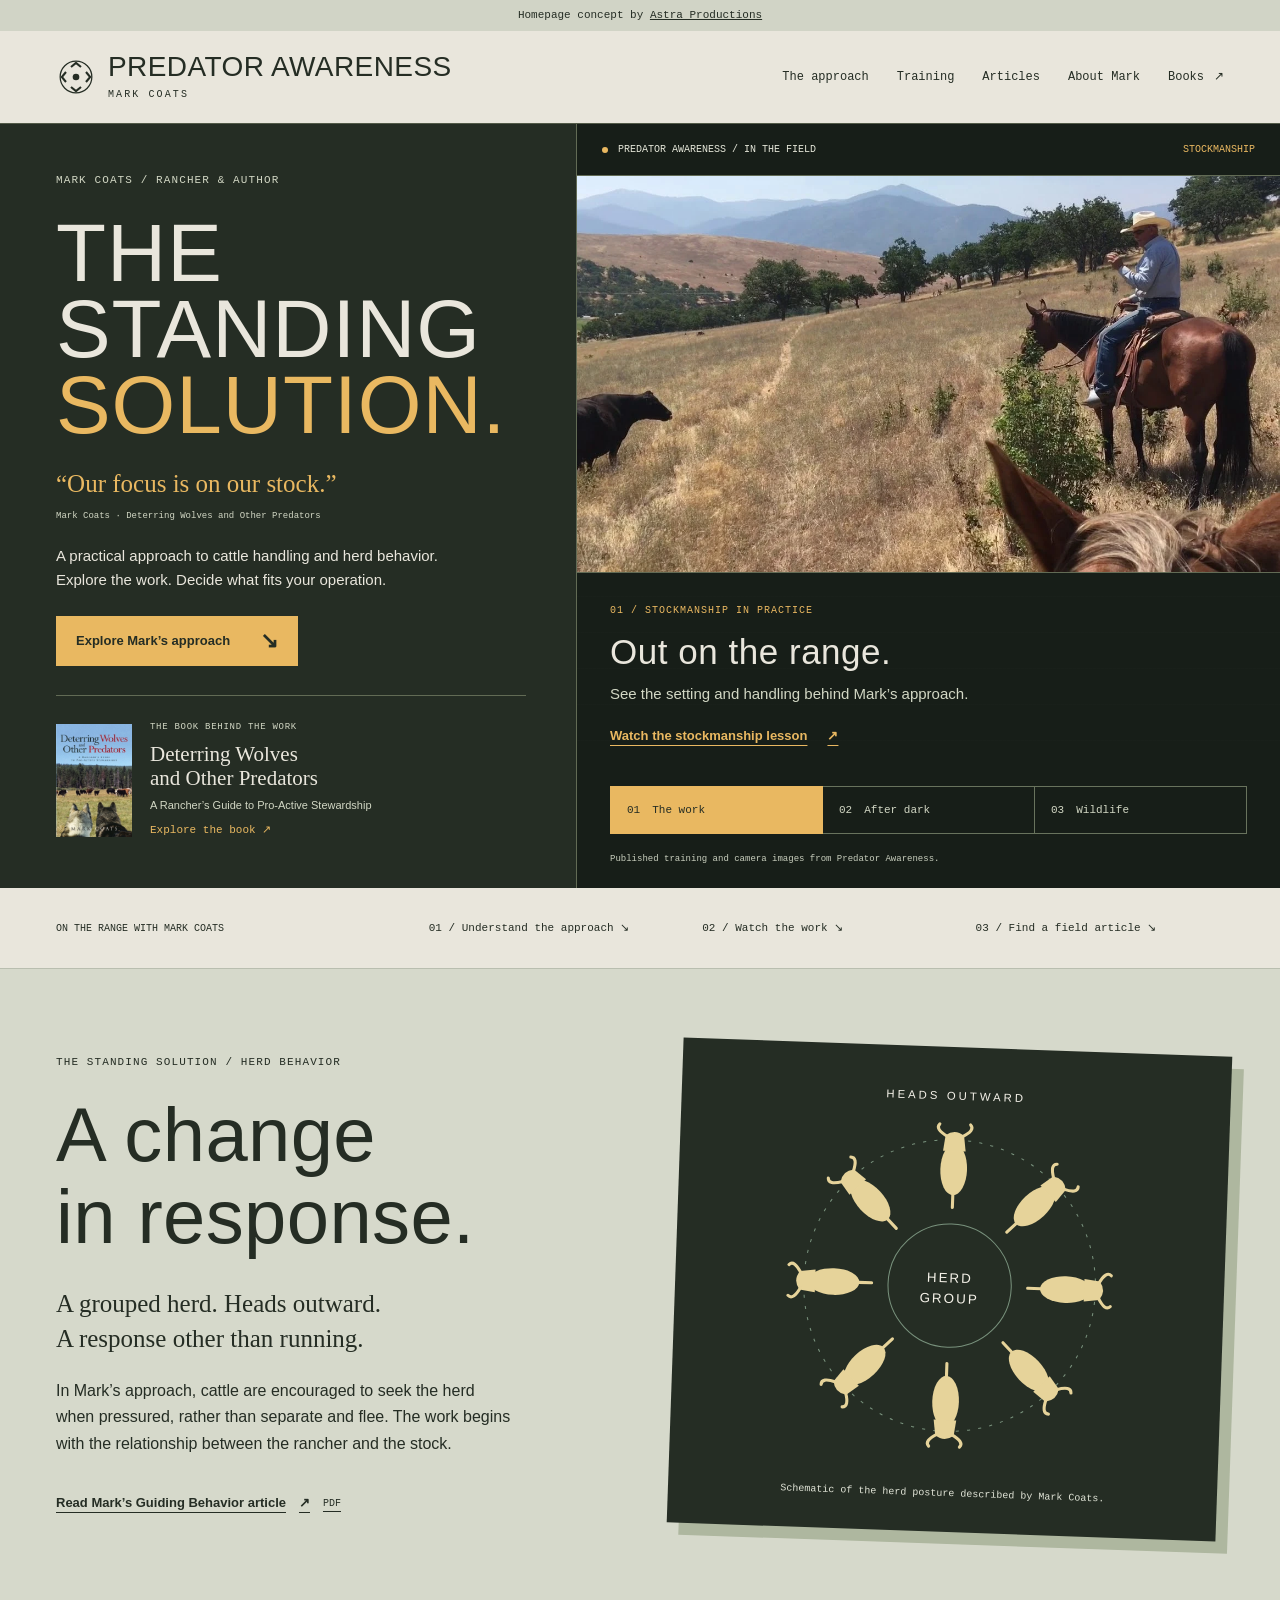
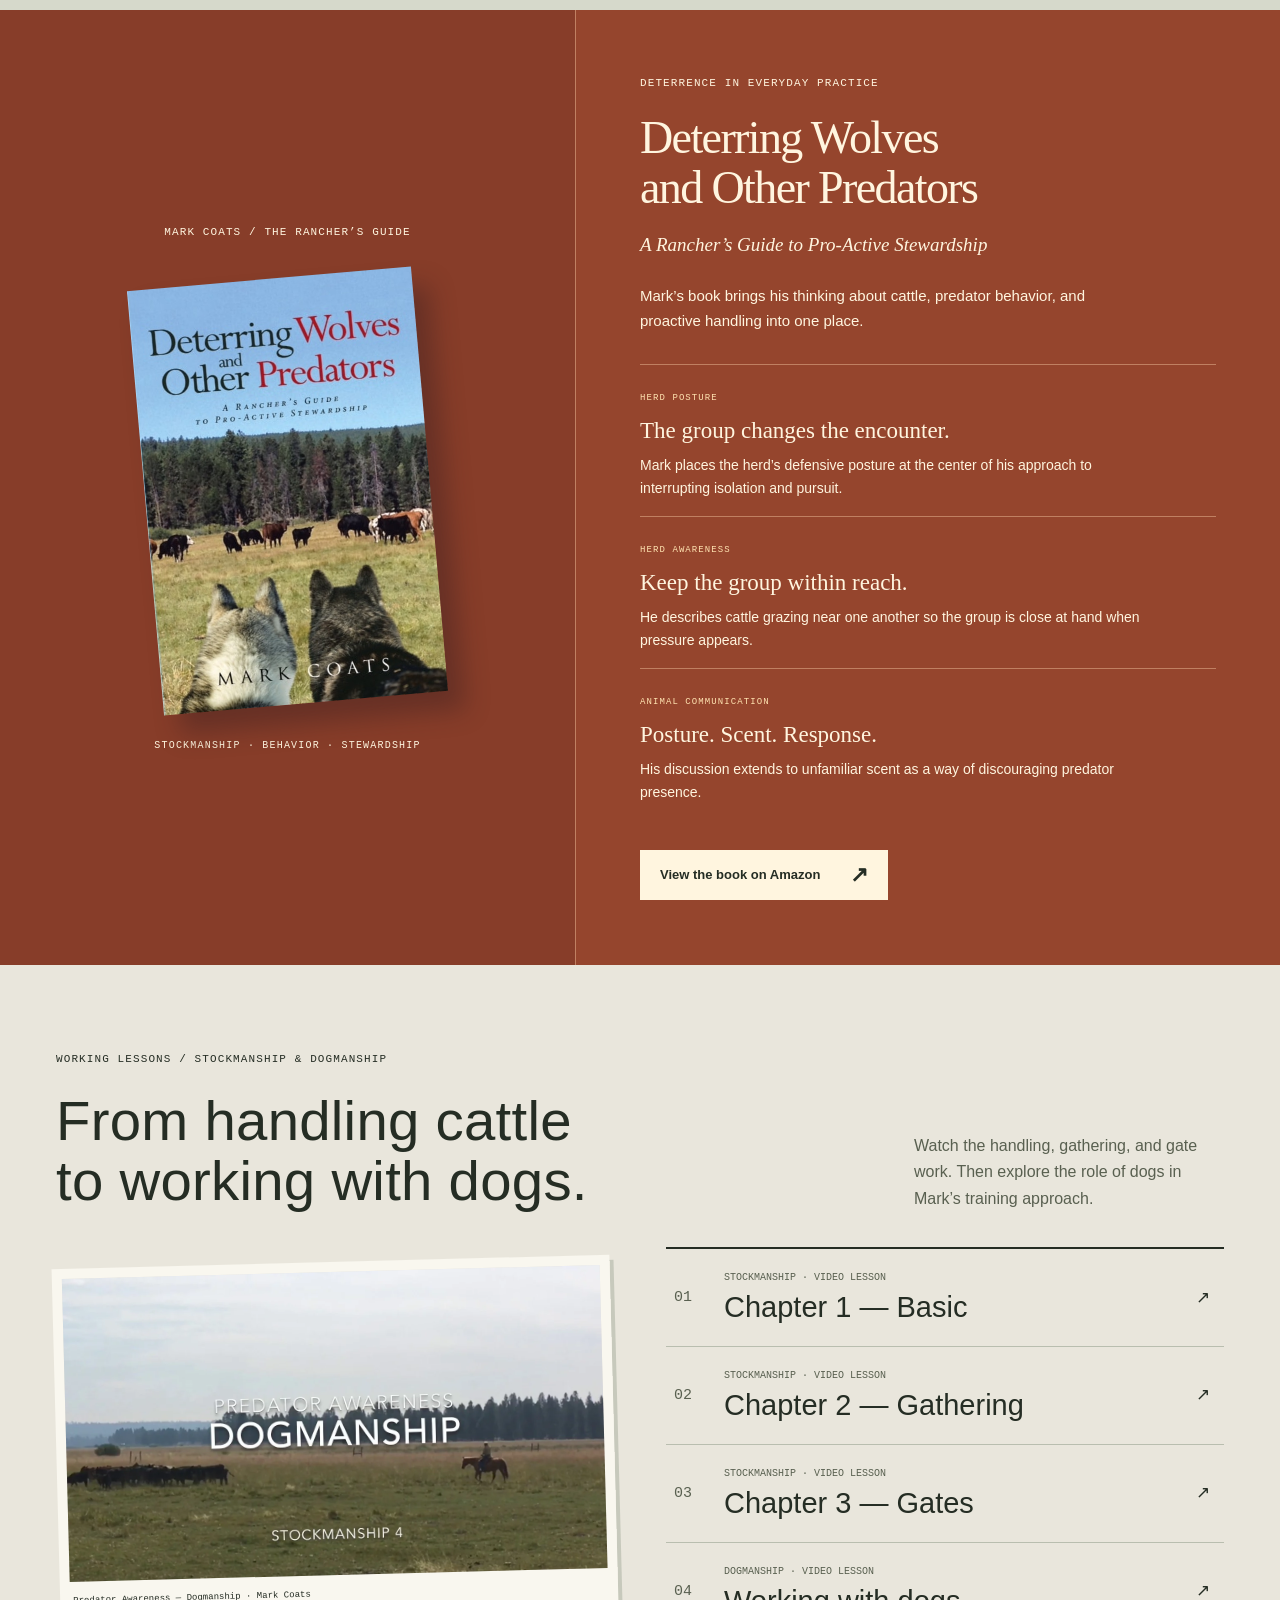
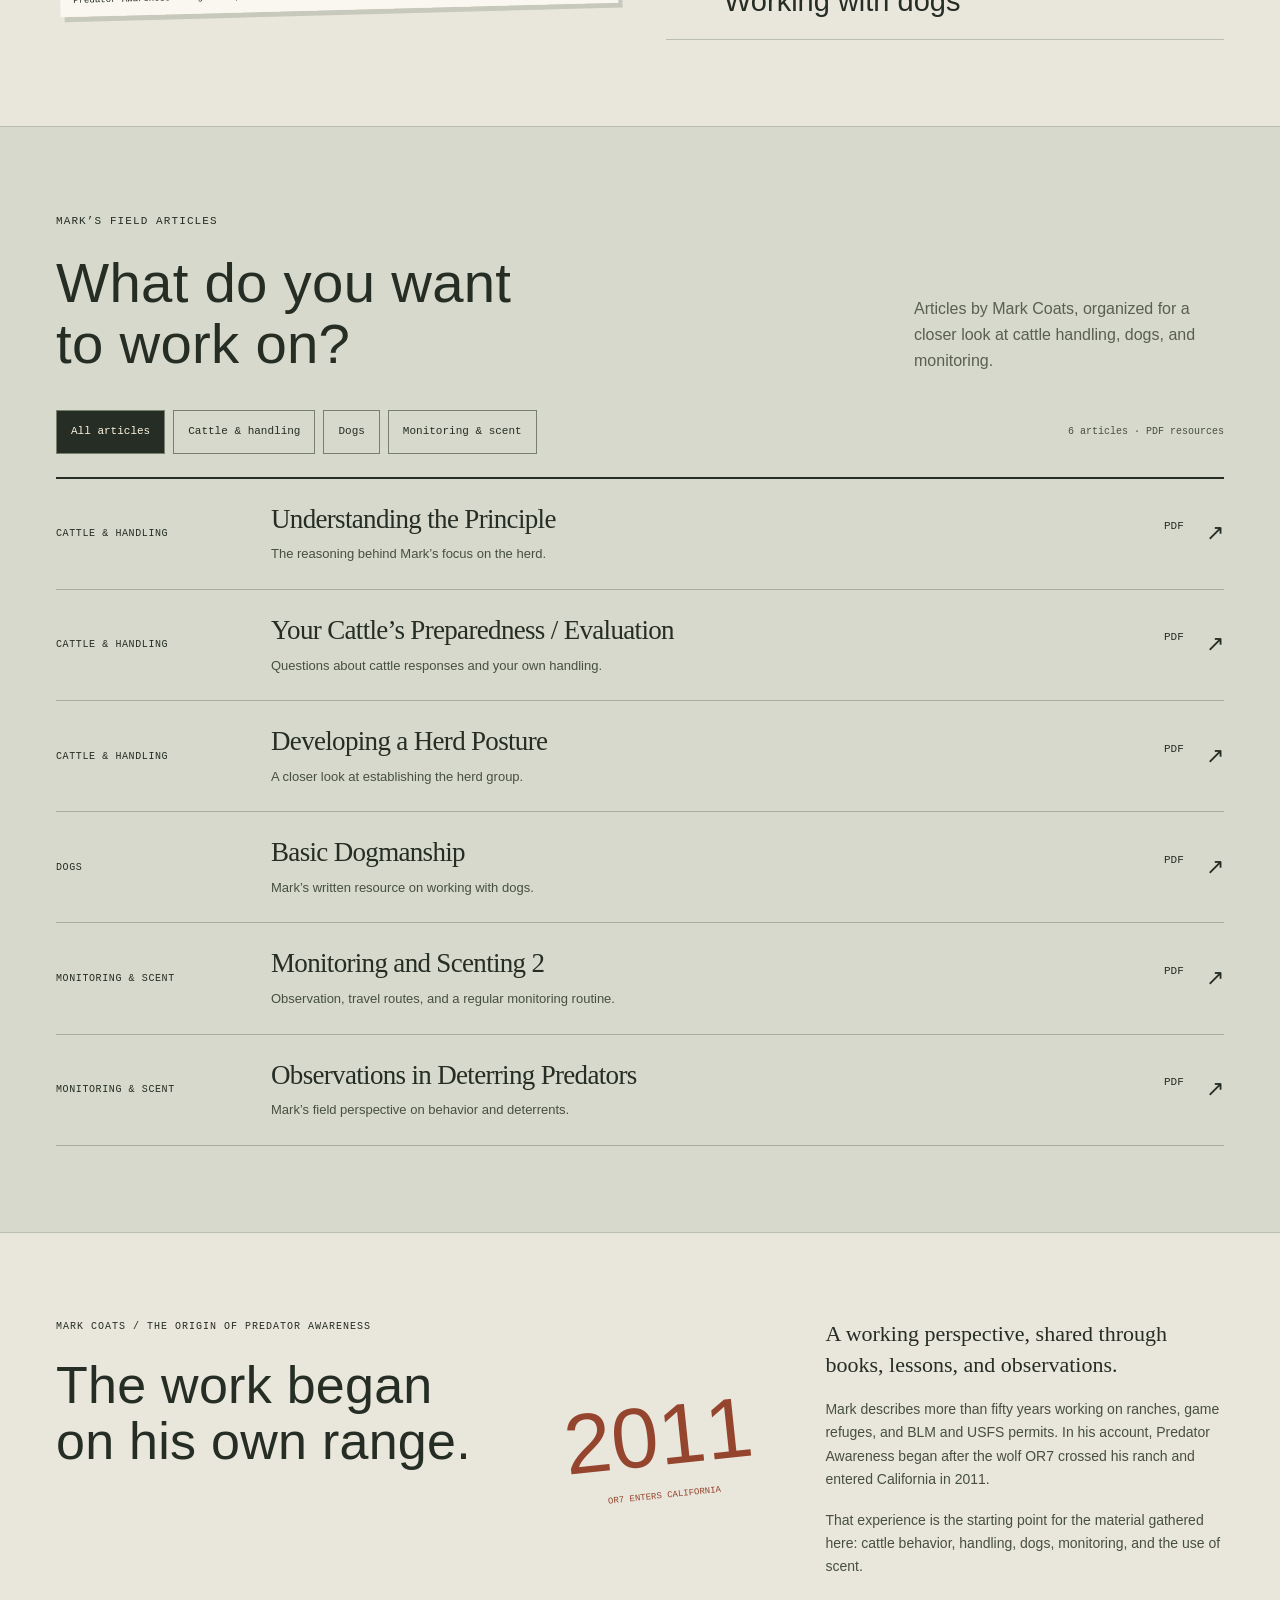
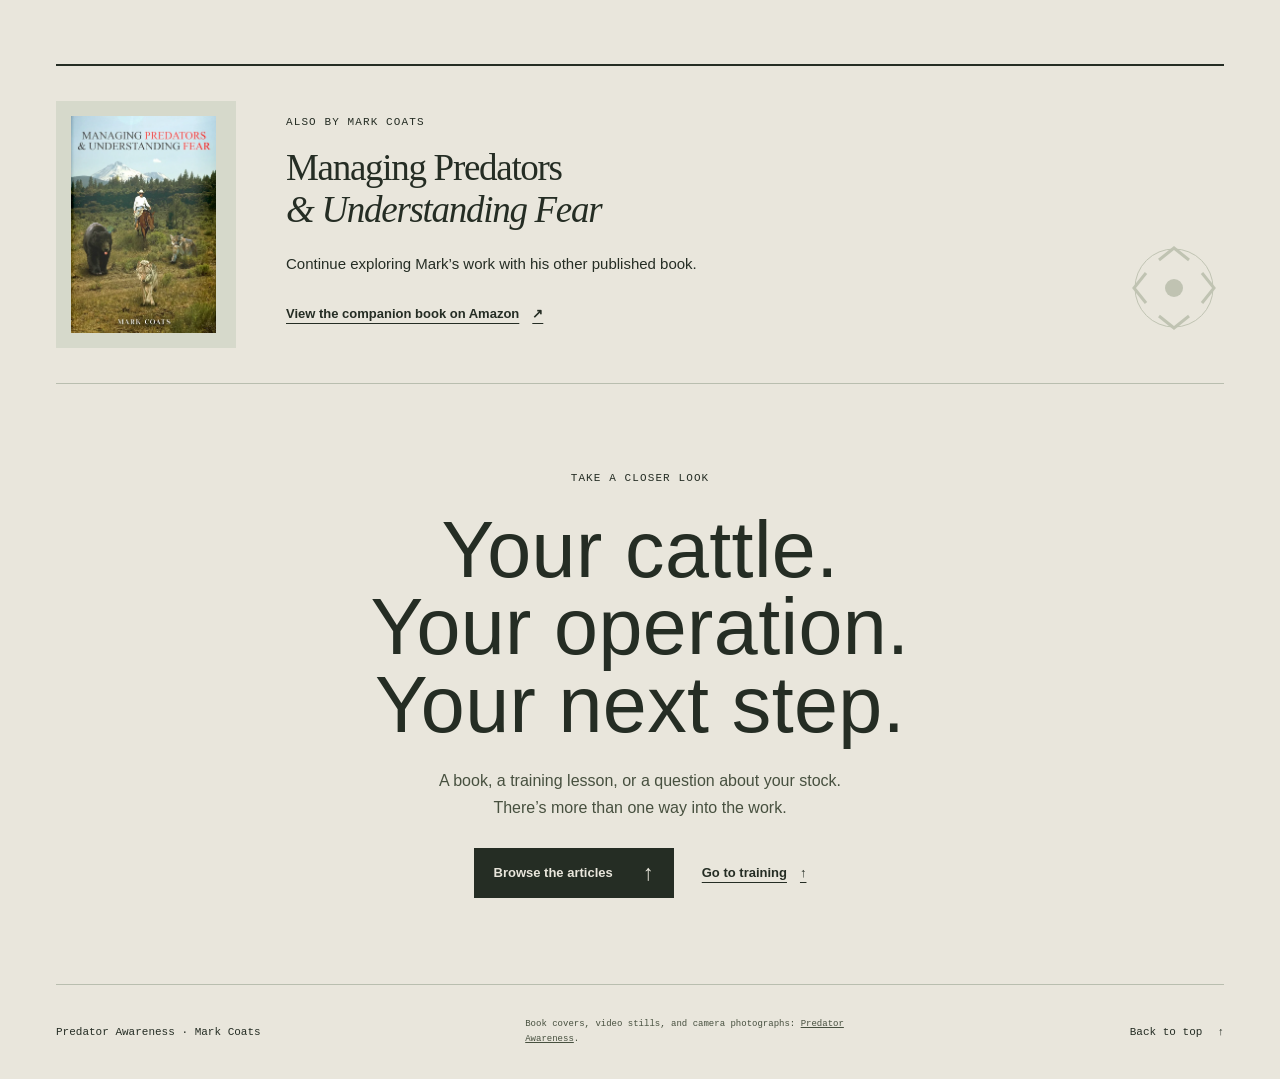
==== index.html @ 6905fd28 "Add Mark Coats Predator Awareness homepage concept" ====
<!doctype html>
<html lang="en">
<head>
  <meta charset="utf-8">
  <meta name="viewport" content="width=device-width, initial-scale=1">
  <meta name="robots" content="noindex,nofollow,noarchive">
  <meta name="theme-color" content="#242c22">
  <title>Predator Awareness | Mark Coats — Books & Practical Resources</title>
  <meta name="description" content="Explore Mark Coats’ Predator Awareness approach: the Standing Solution, stockmanship and dogmanship training, practical articles, and books.">
  <meta property="og:type" content="website">
  <meta property="og:title" content="Predator Awareness — Mark Coats">
  <meta property="og:description" content="Books, training, and field observations on cattle, herd behavior, and predators. Explore the approach and decide what fits your operation.">
  <meta property="og:image" content="assets/social-preview.jpg">
  <meta property="og:image:width" content="1200">
  <meta property="og:image:height" content="630">
  <meta property="og:image:alt" content="Predator Awareness by Mark Coats, featuring Deterring Wolves and Other Predators">
  <link rel="icon" href="favicon.ico" sizes="any">
  <link rel="icon" type="image/png" sizes="16x16" href="favicon-16.png">
  <link rel="icon" type="image/png" sizes="32x32" href="favicon-32.png">
  <link rel="apple-touch-icon" sizes="180x180" href="apple-touch-icon.png">
  <link rel="stylesheet" href="styles.css">
  <script src="script.js" defer></script>
</head>
<body>
  <a class="skip-link" href="#main">Skip to content</a>
  <div class="concept-banner">Homepage concept by <a href="https://astraproductions.co/">Astra Productions</a></div>
  <header class="site-header wrap">
    <a class="brand" href="#top" aria-label="Predator Awareness — back to top">
      <svg viewBox="0 0 48 48" width="44" height="44" aria-hidden="true"><circle cx="24" cy="24" r="19" fill="none" stroke="currentColor" stroke-width="1.5"/><path d="M18 12l6-5 6 5M36 18l5 6-5 6M30 36l-6 5-6-5M12 30l-5-6 5-6" fill="none" stroke="currentColor" stroke-width="2.5"/><circle cx="24" cy="24" r="4" fill="currentColor"/></svg>
      <span>Predator Awareness<small>MARK COATS</small></span>
    </a>
    <nav aria-label="Main navigation"><a href="#approach">The approach</a><a href="#training">Training</a><a href="#library">Articles</a><a href="#mark">About Mark</a><a href="#books">Books <span aria-hidden="true">↗</span></a></nav>
  </header>
  <main id="main" tabindex="-1">
    <section class="range-opening" id="top" aria-labelledby="hero-title">
      <div class="range-copy"><p class="eyebrow">MARK COATS / RANCHER & AUTHOR</p><h1 id="hero-title">THE<br>STANDING<br><span>SOLUTION.</span></h1><blockquote class="range-quote"><p>“Our focus is on our stock.”</p><cite>Mark Coats · Deterring Wolves and Other Predators</cite></blockquote><p class="range-deck">A practical approach to cattle handling and herd behavior. <br>Explore the work. Decide what fits your operation.</p><a class="button" href="#approach">Explore Mark’s approach <span aria-hidden="true">↘</span></a>
      <a class="opening-book" href="#books"><img src="assets/deterring-wolves.jpg" width="428" height="640" alt="Deterring Wolves and Other Predators, by Mark Coats"><span><small>THE BOOK BEHIND THE WORK</small><strong>Deterring Wolves<br>and Other Predators</strong><em>A Rancher’s Guide to Pro-Active Stewardship</em><b>Explore the book ↗</b></span></a></div>
      <div class="camera-window"><div class="camera-topline"><span class="record-dot"></span><span>PREDATOR AWARENESS / IN THE FIELD</span><span class="camera-mode">STOCKMANSHIP</span></div>
       <div class="camera-frames"><figure data-camera="cattle"><img src="assets/stockmanship-lesson.webp" width="1280" height="720" alt="A rider explaining cattle handling in Mark Coats’ published stockmanship lesson" fetchpriority="high"><figcaption><span>01 / STOCKMANSHIP IN PRACTICE</span><strong>Out on the range.</strong><p>See the setting and handling behind Mark’s approach.</p><a class="lesson-open" href="https://www.youtube.com/watch?v=bJQQ6dTmtVs">Watch the stockmanship lesson <span aria-hidden="true">↗</span></a></figcaption></figure>
       <figure data-camera="canid"><img src="assets/camera-canid.jpg" width="711" height="400" alt="A wild canid photographed at night by a trail camera"><figcaption><span>02 / AFTER DARK</span><strong>Observe what’s present.</strong><p>Monitoring is another part of Mark’s approach to the range.</p></figcaption></figure>
       <figure data-camera="bear"><img src="assets/camera-bear.jpg" width="711" height="400" alt="A bear passing a trail camera at night"><figcaption><span>03 / WILDLIFE</span><strong>More than wolves.</strong><p>Mark’s written observations also discuss bears, lions, and coyotes.</p></figcaption></figure></div>
       <div class="camera-controls" role="group" aria-label="Explore training and field observations" hidden><button data-view="cattle" aria-pressed="true">01 <span>The work</span></button><button data-view="canid" aria-pressed="false">02 <span>After dark</span></button><button data-view="bear" aria-pressed="false">03 <span>Wildlife</span></button></div>
       <p class="camera-credit">Published training and camera images from Predator Awareness.</p>
      </div>
    </section><div class="range-route"><span>ON THE RANGE WITH MARK COATS</span><a href="#approach">01 / Understand the approach ↘</a><a href="#training">02 / Watch the work ↘</a><a href="#library">03 / Find a field article ↘</a></div>

    <section class="approach" id="approach" aria-labelledby="approach-title">
      <div class="wrap approach-grid">
        <div class="approach-copy"><p class="eyebrow">THE STANDING SOLUTION / HERD BEHAVIOR</p><h2 id="approach-title">A change<br>in response.</h2><p class="lead">A grouped herd. Heads outward.<br>A response other than running.</p><p>In Mark’s approach, cattle are encouraged to seek the herd when pressured, rather than separate and flee. The work begins with the relationship between the rancher and the stock.</p><a class="text-link light" href="https://rancherpredatorawareness.com/pdfs/Guiding_Behaviors.pdf">Read Mark’s Guiding Behavior article <span aria-hidden="true">↗</span><small>PDF</small></a></div>
        <figure class="herd-figure">
          <svg viewBox="0 0 480 400" role="img" aria-labelledby="herd-title herd-desc">
            <title id="herd-title">The herd group, facing outward</title><desc id="herd-desc">Eight stylized cattle form a ring with their heads facing away from the center. This illustrates the grouped posture described by Mark Coats.</desc>
            <defs><g id="cow"><ellipse cx="0" cy="0" rx="13" ry="25"/><path d="M-11-18L-9-33Q0-40 9-33L11-18Z"/><path d="M-7-32Q-20-39-15-44M7-32Q20-39 15-44" fill="none" stroke="currentColor" stroke-width="3" stroke-linecap="round"/><path d="M0 24v13" fill="none" stroke="currentColor" stroke-width="3" stroke-linecap="round"/></g></defs>
            <circle cx="240" cy="205" r="142" fill="none" stroke="#78917c" stroke-dasharray="3 8"/>
            <circle cx="240" cy="205" r="60" fill="none" stroke="#78917c" stroke-width="1"/>
            <g fill="#e6d39a" color="#e6d39a"><use href="#cow" transform="translate(240 92)"/><use href="#cow" transform="translate(320 125) rotate(45)"/><use href="#cow" transform="translate(353 205) rotate(90)"/><use href="#cow" transform="translate(320 285) rotate(135)"/><use href="#cow" transform="translate(240 318) rotate(180)"/><use href="#cow" transform="translate(160 285) rotate(225)"/><use href="#cow" transform="translate(127 205) rotate(270)"/><use href="#cow" transform="translate(160 125) rotate(315)"/></g>
            <g fill="#f5f2e9" font-family="Arial,sans-serif" text-anchor="middle"><text x="240" y="202" font-size="13" letter-spacing="2">HERD</text><text x="240" y="222" font-size="13" letter-spacing="2">GROUP</text><text x="240" y="24" font-size="11" letter-spacing="3">HEADS OUTWARD</text></g>
          </svg>
          <figcaption>Schematic of the herd posture described by Mark Coats.</figcaption>
        </figure>
      </div>
    </section>

    <section class="book-spread" id="books" aria-labelledby="book-title"><div class="book-object"><p class="eyebrow">MARK COATS / THE RANCHER’S GUIDE</p><img src="assets/deterring-wolves.jpg" width="428" height="640" alt="Published cover of Deterring Wolves and Other Predators" loading="lazy"><span>STOCKMANSHIP · BEHAVIOR · STEWARDSHIP</span></div><div class="book-reading"><p class="eyebrow">DETERRENCE IN EVERYDAY PRACTICE</p><h2 id="book-title">Deterring Wolves<br>and Other Predators</h2><p class="book-subtitle">A Rancher’s Guide to Pro-Active Stewardship</p><p>Mark’s book brings his thinking about cattle, predator behavior, and proactive handling into one place.</p><div class="reading-notes"><article><span>HERD POSTURE</span><h3>The group changes the encounter.</h3><p>Mark places the herd’s defensive posture at the center of his approach to interrupting isolation and pursuit.</p></article><article><span>HERD AWARENESS</span><h3>Keep the group within reach.</h3><p>He describes cattle grazing near one another so the group is close at hand when pressure appears.</p></article><article><span>ANIMAL COMMUNICATION</span><h3>Posture. Scent. Response.</h3><p>His discussion extends to unfamiliar scent as a way of discouraging predator presence.</p></article></div><a class="button" href="https://www.amazon.com/dp/B0BZWJY3L6">View the book on Amazon <span aria-hidden="true">↗</span></a></div></section>

    <section class="training wrap section-space" id="training" aria-labelledby="training-title">
      <div class="section-heading"><div><p class="eyebrow">WORKING LESSONS / STOCKMANSHIP & DOGMANSHIP</p><h2 id="training-title">From handling cattle<br>to working with dogs.</h2></div><p>Watch the handling, gathering, and gate work. Then explore the role of dogs in Mark’s training approach.</p></div>
      <div class="training-grid"><figure class="field-photo"><img src="assets/dogmanship-lesson.webp" width="1280" height="720" alt="Published Dogmanship video thumbnail showing grouped cattle and a rider on the range" loading="lazy"><figcaption><span class="tiny-dot"></span> Predator Awareness — Dogmanship · Mark Coats</figcaption></figure><div class="lesson-list"><a href="https://rancherpredatorawareness.com/chapter-1-basic/"><span class="lesson-number">01</span><span><small>STOCKMANSHIP · VIDEO LESSON</small><strong>Chapter 1 — Basic</strong></span><span aria-hidden="true">↗</span></a><a href="https://rancherpredatorawareness.com/chapter-2-gathering/"><span class="lesson-number">02</span><span><small>STOCKMANSHIP · VIDEO LESSON</small><strong>Chapter 2 — Gathering</strong></span><span aria-hidden="true">↗</span></a><a href="https://rancherpredatorawareness.com/chapter-3-gates/"><span class="lesson-number">03</span><span><small>STOCKMANSHIP · VIDEO LESSON</small><strong>Chapter 3 — Gates</strong></span><span aria-hidden="true">↗</span></a><a href="https://rancherpredatorawareness.com/dogmanship/"><span class="lesson-number">04</span><span><small>DOGMANSHIP · VIDEO LESSON</small><strong>Working with dogs</strong></span><span aria-hidden="true">↗</span></a></div></div>
    </section>

    <section class="library-section" id="library" aria-labelledby="library-title">
      <div class="wrap section-space"><div class="section-heading"><div><p class="eyebrow">MARK’S FIELD ARTICLES</p><h2 id="library-title">What do you want<br>to work on?</h2></div><p>Articles by Mark Coats, organized for a closer look at cattle handling, dogs, and monitoring.</p></div>
        <div class="library-toolbar"><div class="filters" role="group" aria-label="Filter articles by topic" hidden><button type="button" data-filter="all" aria-pressed="true">All articles</button><button type="button" data-filter="cattle" aria-pressed="false">Cattle & handling</button><button type="button" data-filter="dogs" aria-pressed="false">Dogs</button><button type="button" data-filter="monitoring" aria-pressed="false">Monitoring & scent</button></div><p class="result-count" role="status" aria-live="polite" aria-atomic="true">6 articles · PDF resources</p></div>
        <div class="article-list">
          <a class="resource" data-topic="cattle" href="https://rancherpredatorawareness.com/pdfs/concept.pdf"><span class="resource-topic">CATTLE & HANDLING</span><span><strong>Understanding the Principle</strong><small>The reasoning behind Mark’s focus on the herd.</small></span><span class="resource-format">PDF <span aria-hidden="true">↗</span></span></a>
          <a class="resource" data-topic="cattle" href="https://rancherpredatorawareness.com/pdfs/evaluation.pdf"><span class="resource-topic">CATTLE & HANDLING</span><span><strong>Your Cattle’s Preparedness / Evaluation</strong><small>Questions about cattle responses and your own handling.</small></span><span class="resource-format">PDF <span aria-hidden="true">↗</span></span></a>
          <a class="resource" data-topic="cattle" href="https://rancherpredatorawareness.com/pdfs/developing-a-herd.pdf"><span class="resource-topic">CATTLE & HANDLING</span><span><strong>Developing a Herd Posture</strong><small>A closer look at establishing the herd group.</small></span><span class="resource-format">PDF <span aria-hidden="true">↗</span></span></a>
          <a class="resource" data-topic="dogs" href="https://rancherpredatorawareness.com/pdfs/dogmanship.pdf"><span class="resource-topic">DOGS</span><span><strong>Basic Dogmanship</strong><small>Mark’s written resource on working with dogs.</small></span><span class="resource-format">PDF <span aria-hidden="true">↗</span></span></a>
          <a class="resource" data-topic="monitoring" href="https://rancherpredatorawareness.com/pdfs/monitoring-2.pdf"><span class="resource-topic">MONITORING & SCENT</span><span><strong>Monitoring and Scenting 2</strong><small>Observation, travel routes, and a regular monitoring routine.</small></span><span class="resource-format">PDF <span aria-hidden="true">↗</span></span></a>
          <a class="resource" data-topic="monitoring" href="https://rancherpredatorawareness.com/pdfs/scent_deterrent.pdf"><span class="resource-topic">MONITORING & SCENT</span><span><strong>Observations in Deterring Predators</strong><small>Mark’s field perspective on behavior and deterrents.</small></span><span class="resource-format">PDF <span aria-hidden="true">↗</span></span></a>
        </div>
      </div>
    </section>

    <section class="mark-section wrap section-space" id="mark" aria-labelledby="mark-title"><div><p class="eyebrow">MARK COATS / THE ORIGIN OF PREDATOR AWARENESS</p><h2 id="mark-title">The work began<br>on his own range.</h2></div><div class="origin-year" aria-hidden="true">2011<span>OR7 ENTERS CALIFORNIA</span></div><div class="mark-copy"><p class="lead">A working perspective, shared through books, lessons, and observations.</p><p>Mark describes more than fifty years working on ranches, game refuges, and BLM and USFS permits. In his account, Predator Awareness began after the wolf OR7 crossed his ranch and entered California in 2011.</p><p>That experience is the starting point for the material gathered here: cattle behavior, handling, dogs, monitoring, and the use of scent.</p></div></section>

    <section class="companion wrap" aria-labelledby="companion-title"><div class="companion-cover"><img src="assets/managing-predators.webp" width="586" height="878" alt="Managing Predators & Understanding Fear, by Mark Coats" loading="lazy"></div><div class="companion-copy"><p class="eyebrow">ALSO BY MARK COATS</p><h2 id="companion-title">Managing Predators<br><span>& Understanding Fear</span></h2><p>Continue exploring Mark’s work with his other published book.</p><a class="text-link" href="https://www.amazon.com/dp/B0D2DJ3C7Y">View the companion book on Amazon <span aria-hidden="true">↗</span></a></div><svg class="companion-mark" viewBox="0 0 100 100" aria-hidden="true"><circle cx="50" cy="50" r="39" fill="none" stroke="currentColor"/><path d="M35 22l15-12 15 12M78 35l12 15-12 15M65 78L50 90 35 78M22 65L10 50l12-15" fill="none" stroke="currentColor" stroke-width="3"/><circle cx="50" cy="50" r="9" fill="currentColor"/></svg></section>

    <section class="closing wrap section-space" aria-labelledby="closing-title"><p class="eyebrow">TAKE A CLOSER LOOK</p><h2 id="closing-title">Your cattle.<br>Your operation.<br>Your next step.</h2><p>A book, a training lesson, or a question about your stock.<br>There’s more than one way into the work.</p><div class="closing-links"><a class="button" href="#library">Browse the articles <span aria-hidden="true">↑</span></a><a class="text-link" href="#training">Go to training <span aria-hidden="true">↑</span></a></div></section>
  </main>
  <footer class="site-footer wrap"><p>Predator Awareness <span>·</span> Mark Coats</p><p class="credits">Book covers, video stills, and camera photographs: <a href="https://rancherpredatorawareness.com/">Predator Awareness</a>.</p><a href="#top">Back to top <span aria-hidden="true">↑</span></a></footer>
</body>
</html>
---- styles.css ----
/* Mark Coats: camera observations, livestock behavior, and working reference material. */
:root{--paper:#e9e6dc;--ink:#252d24;--muted:#596050;--line:#b9beaf;--gold:#e9b861;--rust:#95452d;--mono:Consolas,'Courier New',monospace;--display:Impact,'Arial Narrow',sans-serif;--body:'Segoe UI',Arial,sans-serif}
*{box-sizing:border-box}html{scroll-behavior:smooth;scroll-padding-top:20px}body{margin:0;background:var(--paper);color:var(--ink);font:17px/1.65 var(--body)}a{color:inherit;text-decoration:none}a:hover{text-decoration:underline;text-underline-offset:5px}button{font:inherit;cursor:pointer}img,svg{display:block;max-width:100%;height:auto}h1,h2,h3,p,figure{margin:0}h1,h2,h3{line-height:1.08;font-weight:400}h2{font-family:var(--display);font-size:clamp(40px,4.4vw,66px);letter-spacing:.005em}h3{font-family:Georgia,serif;font-size:28px}p+p{margin-top:18px}[hidden]{display:none!important}.wrap{width:calc(100% - 112px);max-width:1280px;margin-inline:auto}.section-space{padding-block:86px}.eyebrow{font:11px/1.6 var(--mono);letter-spacing:.1em}.eyebrow+h2{margin-top:22px}.lead{font-size:25px;line-height:1.4}.skip-link{position:fixed;top:8px;left:-9999px;z-index:99;padding:10px 20px;background:white;color:var(--ink)}.skip-link:focus{left:8px}a:focus-visible,button:focus-visible{outline:3px solid #b36c12;outline-offset:5px}.concept-banner{text-align:center;background:#d1d4c6;font:11px/1.5 var(--mono);padding:7px 12px}.concept-banner a{text-decoration:underline}.site-header{display:flex;align-items:center;justify-content:space-between;gap:30px;padding-block:21px}.brand{display:flex;gap:12px;align-items:center}.brand>span{font-family:var(--display);font-size:28px;line-height:1.1;text-transform:uppercase;letter-spacing:.015em}.brand small{font:10px/1.4 var(--mono);display:block;letter-spacing:.21em;margin-top:6px}.brand svg{width:40px}.site-header nav{display:flex;gap:28px;font:12px var(--mono)}.site-header nav a{min-height:44px;display:flex;align-items:center;gap:10px}.range-opening{display:grid;grid-template-columns:45% 55%;background:var(--ink);color:var(--paper);border-top:1px solid #525a48}.range-copy{padding:48px 45px 38px max(56px,calc((100vw - 1280px)/2))}.range-copy>.eyebrow{color:#d2d7c4}.range-copy h1{font-family:var(--display);font-size:clamp(70px,7.6vw,114px);line-height:.93;letter-spacing:.012em;margin-top:25px}.range-copy h1>span{color:var(--gold)}.range-deck{font-family:Georgia,serif;font-size:22px;line-height:1.5;margin-top:26px}.button{display:inline-flex;gap:30px;justify-content:space-between;align-items:center;background:var(--gold);color:#252d24;min-height:49px;padding:13px 19px;font-size:13px;font-weight:650;border:1px solid transparent}.button:hover{background:#f6ce8a;text-decoration:none}.range-copy>.button{margin-top:23px}.button span{font-size:22px;line-height:1}.opening-book{display:flex;gap:18px;padding-top:25px;margin-top:29px;border-top:1px solid #626b55;align-items:center;max-width:470px}.opening-book:hover{text-decoration:none}.opening-book>img{width:76px;height:114px;object-fit:contain;flex-shrink:0}.opening-book small{display:block;font:9px/1.5 var(--mono);letter-spacing:.08em;color:#d2d7c4}.opening-book strong{display:block;font:21px/1.15 Georgia,serif;margin-top:7px}.opening-book em{display:block;font:11px/1.5 var(--body);margin-top:7px;color:#d2d7c4}.opening-book b{display:block;font:11px/1.6 var(--mono);margin-top:9px;color:var(--gold)}.camera-window{position:relative;min-width:0;padding:0 0 22px;background:#171e18;display:flex;flex-direction:column;justify-content:center;border-left:1px solid #626b55}.camera-topline{font:10px/1.5 var(--mono);display:flex;gap:10px;align-items:center;padding:18px 25px;border-bottom:1px solid #626b55;color:#e5e7d9}.camera-mode{margin-left:auto;color:var(--gold)}.record-dot{width:6px;height:6px;background:var(--gold);border-radius:50%;flex-shrink:0}.camera-frames{flex:1;display:flex;flex-direction:column}.camera-frames figure{flex:1;display:flex;flex-direction:column}.camera-frames img{width:100%;aspect-ratio:711/400;object-fit:contain;background:#121812}.camera-frames figcaption{padding:25px 33px 20px;position:relative;flex:1;border-top:1px solid #626b55;background:repeating-linear-gradient(0deg,transparent,transparent 35px,#ffffff04 36px)}.camera-frames figcaption>span{font:10px/1.5 var(--mono);color:var(--gold);letter-spacing:.1em}.camera-frames strong{display:block;font:39px/1.15 var(--display);letter-spacing:.015em;margin-top:14px}.camera-frames p{font-size:15px;color:#d2d7c4;margin-top:10px;max-width:460px}.camera-controls{display:flex;gap:0;padding-inline:33px;margin-top:10px}.camera-controls button{background:transparent;border:1px solid #68735d;padding:13px 16px;color:#d2d7c4;flex:1;font:11px/1.5 var(--mono);min-height:48px;display:flex;gap:12px;align-items:center}.camera-controls button+button{border-left:0}.camera-controls button[aria-pressed=true]{background:var(--gold);color:var(--ink);border-color:var(--gold)}.camera-controls button:hover{box-shadow:inset 0 -3px var(--gold)}.camera-credit{font:9px/1.6 var(--mono);color:#c9cfbe;margin:18px 33px 0}.range-route{display:grid;grid-template-columns:1.4fr repeat(3,1fr);gap:25px;align-items:center;padding:18px 56px;border-bottom:1px solid var(--line);font:11px/1.5 var(--mono)}.range-route>span{font-size:10px}.range-route a{min-height:44px;display:flex;align-items:center}.approach{background:#d6d9cb;position:relative}.approach-grid{display:grid;grid-template-columns:1fr 1fr;gap:70px;align-items:center;padding-block:78px}.approach-copy h2{font-size:76px}.approach-copy .lead{margin-top:28px;font-family:Georgia,serif;max-width:420px}.approach-copy>p:not(.lead):not(.eyebrow){margin-top:22px;max-width:460px;font-size:16px}.text-link{display:inline-flex;align-items:center;gap:13px;min-height:44px;font-size:13px;font-weight:600;text-decoration:underline;text-underline-offset:5px}.text-link small{font:10px var(--mono)}.light{margin-top:24px}.herd-figure{padding:28px 28px 22px;background:var(--ink);color:var(--paper);transform:rotate(2deg);box-shadow:12px 12px 0 #aeb79f}.herd-figure svg{width:100%}.herd-figure figcaption{font:10px/1.6 var(--mono);text-align:center;color:#e1e4d7;padding-bottom:8px}.book-spread{display:grid;grid-template-columns:45% 55%;background:#95452d;color:#fff5df}.book-object{padding:66px 56px;background:#873d29;display:flex;flex-direction:column;align-items:center;justify-content:center;border-right:1px solid #c08062;position:relative}.book-object>img{width:285px;margin-block:36px;box-shadow:16px 20px 25px #361e2166;transform:rotate(-5deg)}.book-object>span{font:10px var(--mono);letter-spacing:.12em}.book-reading{padding:65px 64px}.book-reading h2{font:46px/1.1 Georgia,serif;margin-top:20px;letter-spacing:-.035em}.book-subtitle{font-family:Georgia,serif;font-size:19px;font-style:italic;margin-top:15px}.book-reading>p:not(.eyebrow):not(.book-subtitle){font-size:15px;max-width:500px;margin-top:24px}.reading-notes{margin-block:30px}.reading-notes article{padding:16px 0;border-top:1px solid #c08062}.reading-notes article>span{font:9px var(--mono);letter-spacing:.12em;color:#ffe3b1}.reading-notes h3{font:23px/1.3 Georgia,serif;margin-top:7px}.reading-notes p{font-size:14px;max-width:500px;margin-top:8px}.book-reading>.button{background:#fff5df}.section-heading{display:flex;align-items:flex-end;justify-content:space-between;gap:55px;margin-bottom:35px}.section-heading>p{max-width:310px;font-size:16px;color:var(--muted)}.section-heading .eyebrow{max-width:600px}.training-grid{display:grid;grid-template-columns:1fr 1fr;gap:52px}.field-photo{position:relative;transform:rotate(-1.5deg);border:10px solid #f9f7ef;border-bottom-width:35px;box-shadow:4px 5px 0 #c7c9bc;height:max-content;margin-top:15px}.field-photo figcaption{position:absolute;bottom:-27px;left:3px;right:0;font:9px/1.5 var(--mono)}.tiny-dot{display:none}.lesson-list{border-top:2px solid var(--ink)}.lesson-list a{display:grid;grid-template-columns:30px 1fr 20px;align-items:center;gap:20px;padding:21px 8px;border-bottom:1px solid var(--line);min-height:94px}.lesson-list a:hover{background:#d6d9cb;text-decoration:none}.lesson-number{font:15px var(--mono);color:var(--muted)}.lesson-list small{font:10px/1.5 var(--mono);color:var(--muted);display:block}.lesson-list strong{font-family:var(--display);font-size:29px;font-weight:400;display:block;line-height:1.2;margin-top:5px}.library-section{background:#d6d9cb;border-top:1px solid var(--line);border-bottom:1px solid var(--line)}.library-toolbar{display:flex;justify-content:space-between;align-items:center;gap:20px;margin-bottom:0;padding-bottom:23px;border-bottom:2px solid var(--ink)}.filters{display:flex;flex-wrap:wrap;gap:8px}.filters button{background:transparent;color:var(--ink);border:1px solid #77806b;font:11px/1.5 var(--mono);padding:12px 14px;min-height:44px}.filters button[aria-pressed=true]{background:var(--ink);color:#fff5df}.filters button:hover{box-shadow:inset 0 -3px #77806b}.result-count{font:10px var(--mono);color:#47503f;white-space:nowrap}.resource{display:grid;grid-template-columns:190px 1fr 60px;gap:25px;padding:24px 0;border-bottom:1px solid #a6af99;align-items:center}.resource:hover{background:#cbd1bf;text-decoration:none}.resource-topic{font:10px/1.5 var(--mono);letter-spacing:.06em}.resource strong{display:block;font:27px/1.25 Georgia,serif;letter-spacing:-.025em}.resource small{display:block;font-size:13px;margin-top:7px;color:#47503f}.resource-format{font:11px var(--mono);display:flex;justify-content:space-between;gap:15px}.resource-format>span{font-size:22px}.mark-section{display:grid;grid-template-columns:1.1fr .65fr 1fr;gap:36px;position:relative}.mark-section h2{font-size:52px}.mark-section .eyebrow{font-size:10px}.origin-year{font:85px/1 var(--display);color:var(--rust);align-self:center;transform:rotate(-6deg);text-align:center}.origin-year span{font:9px/1.5 var(--mono);display:block;margin-top:12px}.mark-copy .lead{font:22px/1.4 Georgia,serif}.mark-copy>p:not(.lead){font-size:14px;color:#47503f}.companion{display:grid;grid-template-columns:180px 1fr;align-items:center;gap:50px;border-top:2px solid var(--ink);border-bottom:1px solid var(--line);padding-block:35px;position:relative}.companion-cover{background:#d6d9cb;padding:15px}.companion-cover img{width:145px}.companion-copy h2{font:37px/1.15 Georgia,serif;margin-top:15px;letter-spacing:-.035em}.companion-copy h2 span{font-style:italic}.companion-copy>p:not(.eyebrow){font-size:15px;margin-top:20px}.companion-copy .text-link{margin-top:15px}.companion-mark{position:absolute;right:0;bottom:45px;width:100px;color:#849176;opacity:.4}.closing{text-align:center}.closing h2{font:79px/.98 var(--display);margin-top:23px}.closing>p:not(.eyebrow){margin-top:25px;color:#47503f;font-size:16px}.closing-links{display:flex;gap:28px;justify-content:center;align-items:center;margin-top:27px}.closing .button{background:var(--ink);color:var(--paper)}.site-footer{display:flex;align-items:center;justify-content:space-between;gap:25px;border-top:1px solid var(--line);padding-block:25px;font:11px/1.7 var(--mono)}.site-footer p{margin:0}.credits{font-size:9px;color:#47503f;max-width:340px}.credits a{text-decoration:underline}.site-footer>a{min-height:44px;display:flex;align-items:center;gap:15px}
@media(min-width:1600px){.range-copy{padding-right:65px}.camera-window{padding-right:max(0px,calc((100vw - 1600px)/2))}}
@media(max-width:1100px){.wrap{width:calc(100% - 64px)}.site-header nav{gap:18px;font-size:11px}.brand>span{font-size:24px}.range-copy{padding:35px 30px}.range-copy h1{font-size:84px}.range-deck{font-size:20px}.camera-topline{font-size:8px;padding-inline:20px}.camera-frames figcaption{padding-inline:25px}.camera-frames strong{font-size:34px}.camera-controls{padding-inline:25px}.camera-controls button{font-size:10px;padding:12px;gap:9px}.camera-credit{margin-inline:25px;font-size:8px}.opening-book strong{font-size:19px}.range-route{padding:16px 32px;gap:20px;font-size:10px}.range-route>span{font-size:8px}.approach-grid{gap:50px}.approach-copy h2{font-size:65px}.herd-figure{padding:20px}.book-object{padding:50px 32px}.book-object img{width:240px}.book-reading{padding:50px 35px}.book-reading h2{font-size:38px}.book-subtitle{font-size:17px}.reading-notes h3{font-size:22px}.section-heading{gap:35px}.section-heading>p{max-width:270px}.training-grid{gap:35px}.lesson-list strong{font-size:25px}.resource{grid-template-columns:165px 1fr 55px}.mark-section{grid-template-columns:1fr .6fr 1fr;gap:25px}.mark-section h2{font-size:44px}.origin-year{font-size:68px}.origin-year span{font-size:8px}.mark-copy .lead{font-size:20px}.companion-mark{width:75px}}
@media(max-width:800px){.wrap{width:calc(100% - 44px)}.site-header{flex-direction:column;align-items:flex-start;gap:15px;padding-block:18px 10px}.site-header nav{width:100%;justify-content:space-between}.range-copy{padding:32px 23px}.range-copy h1{font-size:69px}.range-copy>.eyebrow{font-size:9px}.range-deck{font-size:18px}.opening-book{gap:12px}.opening-book>img{width:61px;height:92px}.opening-book strong{font-size:17px}.opening-book small{font-size:8px}.opening-book em{font-size:10px}.range-copy>.button{font-size:11px;padding-inline:13px;gap:15px}.camera-topline>span:nth-child(2){max-width:170px}.camera-frames strong{font-size:31px}.camera-frames p{font-size:14px}.camera-controls{padding-inline:18px}.camera-controls button{display:block;padding:10px 5px;font-size:9px}.camera-controls button span{display:block}.range-route{grid-template-columns:repeat(3,1fr);padding:10px 22px;gap:12px}.range-route>span{grid-column:1/-1}.section-space{padding-block:65px}.approach-grid{gap:35px;padding-block:60px}.approach-copy h2{font-size:55px}.approach-copy .lead{font-size:22px}.approach-copy>p:not(.lead):not(.eyebrow){font-size:15px}.herd-figure{box-shadow:8px 8px 0 #aeb79f;padding:12px}.herd-figure figcaption{font-size:8px}.light{font-size:12px;flex-wrap:wrap;gap:10px}.book-object{padding:40px 20px}.book-object>.eyebrow{font-size:9px;text-align:center}.book-object>span{font-size:8px;text-align:center;line-height:1.6}.book-object img{width:210px}.book-reading{padding:40px 25px}.book-reading h2{font-size:33px}.book-reading>.eyebrow{font-size:9px}.book-subtitle{font-size:15px}.reading-notes h3{font-size:21px}.reading-notes p{font-size:13px}.section-heading>p{max-width:230px;font-size:14px}.section-heading .eyebrow{font-size:9px}.training-grid{gap:28px}.lesson-list a{padding:15px 0;gap:12px;min-height:82px;grid-template-columns:22px 1fr 18px}.lesson-list strong{font-size:23px}.lesson-list small{font-size:8px}.field-photo figcaption{font-size:8px}.library-toolbar{flex-direction:column;align-items:flex-start;gap:15px}.resource{grid-template-columns:130px 1fr 45px;gap:20px}.resource-topic{font-size:9px}.resource strong{font-size:23px}.mark-section{grid-template-columns:1fr 1fr}.mark-section>div:first-child{grid-column:1/-1}.origin-year{font-size:110px}.origin-year span{font-size:10px}.mark-copy .lead{font-size:23px}.companion{grid-template-columns:145px 1fr;gap:30px}.companion-copy h2{font-size:31px}.companion-mark{display:none}.closing h2{font-size:70px}.site-footer{flex-wrap:wrap}.credits{order:3;max-width:none;width:100%}}
@media(max-width:600px){.wrap{width:calc(100% - 36px)}body{font-size:16px}.concept-banner{font-size:9px}.brand>span{font-size:26px}.brand svg{width:35px}.site-header nav{font-size:10px;gap:8px}.site-header nav a{gap:5px}.range-opening{grid-template-columns:1fr}.range-copy{padding:30px 22px}.range-copy>.eyebrow{font-size:10px}.range-copy h1{font-size:67px;line-height:.92;margin-top:22px}.range-copy h1{max-width:360px}.range-deck{font-size:20px;margin-top:22px}.range-copy>.button{font-size:12px;margin-top:20px;padding-inline:17px}.opening-book{margin-top:23px;padding-top:21px;gap:18px;max-width:none}.opening-book>img{width:68px;height:102px}.opening-book strong{font-size:20px}.opening-book small{font-size:8px}.opening-book em{font-size:11px}.opening-book b{font-size:10px}.camera-window{border-left:0;border-top:1px solid #626b55;padding-bottom:20px}.camera-topline{font-size:9px;padding:16px 20px}.camera-topline>span:nth-child(2){max-width:none;font-size:8px}.camera-frames figcaption{padding:22px}.camera-frames strong{font-size:36px}.camera-frames p{font-size:14px}.camera-controls{padding-inline:22px;margin-top:0}.camera-controls button{display:flex;padding:11px 10px;gap:10px;font-size:10px}.camera-controls button span{display:inline}.camera-credit{font-size:8px;margin:16px 22px 0}.range-route{gap:5px 12px;padding-inline:20px;font-size:9px;grid-template-columns:1fr}.range-route>span{padding-top:10px;font-size:9px}.range-route a{border-bottom:1px solid var(--line);justify-content:space-between;min-height:43px}.range-route a:last-child{border:0}.approach-grid{grid-template-columns:1fr;gap:35px;padding-block:48px}.approach-copy h2{font-size:63px}.eyebrow{font-size:10px}.approach-copy .eyebrow{max-width:300px}.approach-copy .lead{font-size:24px}.approach-copy>p:not(.lead):not(.eyebrow){font-size:15px}.herd-figure{width:calc(100% - 15px);max-width:365px;justify-self:center;margin-block:5px 15px;padding:18px}.herd-figure figcaption{font-size:9px}.book-spread{grid-template-columns:1fr}.book-object{padding:36px 25px;border-right:0;border-bottom:1px solid #c08062}.book-object img{width:205px;margin-block:28px}.book-object>span{font-size:9px}.book-object>.eyebrow{font-size:10px}.book-reading{padding:38px 22px 45px}.book-reading h2{font-size:38px}.book-reading>.eyebrow{font-size:10px}.book-subtitle{font-size:18px}.book-reading>p:not(.eyebrow):not(.book-subtitle){font-size:15px}.reading-notes h3{font-size:25px}.reading-notes p{font-size:14px}.section-space{padding-block:50px}h2{font-size:46px}.section-heading{display:block;margin-bottom:28px}.section-heading>p{max-width:none;font-size:15px;margin-top:20px}.section-heading .eyebrow{font-size:9px}.training-grid{grid-template-columns:1fr;gap:32px}.field-photo{margin-inline:5px}.field-photo figcaption{font-size:8px}.lesson-list a{min-height:92px;gap:16px;grid-template-columns:24px 1fr 20px;padding:17px 3px}.lesson-list small{font-size:9px}.lesson-list strong{font-size:29px}.filters{gap:7px}.filters button{font-size:10px;padding:11px 12px}.library-toolbar{gap:16px}.resource{grid-template-columns:1fr 45px;gap:9px 15px;padding-block:23px}.resource-topic{grid-column:1;font-size:9px}.resource>span:nth-child(2){grid-column:1;grid-row:2}.resource-format{grid-column:2;grid-row:1/span 2}.resource strong{font-size:25px}.resource small{font-size:12px;line-height:1.6;margin-top:9px}.mark-section{grid-template-columns:1fr;gap:30px}.mark-section>div:first-child{grid-column:auto}.mark-section h2{font-size:47px}.origin-year{font-size:130px;justify-self:start;margin-left:15px;padding-block:10px}.origin-year span{font-size:11px}.mark-copy .lead{font-size:24px}.mark-copy>p:not(.lead){font-size:15px}.companion{grid-template-columns:100px 1fr;gap:20px;padding-block:27px}.companion-cover{padding:10px}.companion-copy .eyebrow{font-size:9px}.companion-copy h2{font-size:26px}.companion-copy>p:not(.eyebrow){font-size:13px;margin-top:15px}.companion-copy .text-link{font-size:11px;gap:8px;line-height:1.6;margin-top:12px}.closing h2{font-size:61px}.closing>p:not(.eyebrow){font-size:14px}.closing>p br{display:none}.closing-links{gap:20px}.closing-links .button{font-size:12px;gap:15px;padding-inline:14px}.closing-links .text-link{font-size:12px;gap:8px}.site-footer{font-size:10px;gap:10px}.credits{font-size:8px}.site-footer>a{gap:10px}}
@media(max-width:350px){.range-copy{padding-inline:18px}.range-copy h1{font-size:60px}.range-deck{font-size:18px}.opening-book{gap:14px}.opening-book strong{font-size:18px}.opening-book em{font-size:10px}.brand>span{font-size:23px}.brand svg{width:31px}.site-header nav{font-size:9px}.camera-topline>span:nth-child(2){max-width:180px}.camera-mode{font-size:8px}.camera-controls button{gap:6px;font-size:9px;padding-inline:8px}.book-reading h2{font-size:33px}.book-subtitle{font-size:16px}.companion{grid-template-columns:80px 1fr;gap:16px}.companion-copy h2{font-size:24px}.closing h2{font-size:54px}.closing-links{gap:13px}.closing-links .text-link{font-size:11px}}
@media(prefers-reduced-motion:reduce){html{scroll-behavior:auto}*,*::before,*::after{transition:none!important;animation:none!important}}

/* Presentation refinement: the author's published teaching leads the experience. */
.range-copy h1{font-size:clamp(70px,6.4vw,96px)}.range-quote{margin:24px 0 0;padding:0;border:0}.range-quote p{font:25px/1.35 Georgia,serif;color:var(--gold)}.range-quote cite{display:block;font:9px/1.5 var(--mono);font-style:normal;color:#d2d7c4;margin-top:9px;max-width:370px}.range-deck{font:15px/1.65 var(--body);max-width:430px;margin-top:20px}.camera-frames figcaption{padding-top:21px;padding-bottom:18px}.camera-frames strong{font-size:35px;margin-top:10px}.lesson-open{display:inline-flex;align-items:center;gap:20px;min-height:44px;font-size:13px;font-weight:600;color:var(--gold);text-decoration:underline;text-underline-offset:5px;margin-top:7px}.camera-credit{font-size:9px}.field-photo img{aspect-ratio:16/9;object-fit:contain}
@media(max-width:1100px){.range-copy h1{font-size:73px}.range-quote p{font-size:23px}.range-deck{font-size:14px}.camera-topline>span:nth-child(2){font-size:8px}.camera-mode{font-size:8px}.range-copy{padding-top:32px}.opening-book{margin-top:23px;padding-top:21px}.camera-frames strong{font-size:31px}.lesson-open{font-size:12px}.camera-credit{font-size:8px}}
@media(max-width:800px){.range-copy h1{font-size:61px}.range-quote p{font-size:21px}.range-quote cite{font-size:8px}.range-deck{font-size:13px}.range-deck br{display:none}.range-quote{margin-top:20px}.camera-frames strong{font-size:30px}.lesson-open{font-size:11px}.camera-topline>span:nth-child(2){max-width:170px}.camera-controls button{padding-inline:6px}.range-route{font-size:9px}}
@media(max-width:600px){.range-copy{padding:25px 22px}.range-copy h1{font-size:60px;margin-top:17px}.range-quote{margin-top:19px}.range-quote p{font-size:23px}.range-quote cite{font-size:8px;max-width:none}.range-deck{font-size:14px;line-height:1.6;margin-top:15px}.range-copy>.button{margin-top:17px}.opening-book{margin-top:18px;padding-top:17px}.opening-book>img{width:63px;height:94px}.opening-book strong{font-size:19px}.opening-book em{font-size:10px}.camera-topline>span:nth-child(2){max-width:none}.camera-mode{font-size:8px}.camera-frames strong{font-size:34px}.lesson-open{font-size:12px}.camera-credit{font-size:8px}.range-route{font-size:10px}.camera-controls button{padding-inline:10px}}
@media(max-width:350px){.range-copy{padding-inline:18px}.range-copy h1{font-size:54px}.range-quote p{font-size:21px}.range-quote cite{font-size:7px}.range-deck{font-size:13px}.opening-book strong{font-size:17px}.opening-book em{font-size:9px}.opening-book small{font-size:7px}.opening-book b{font-size:9px}.camera-topline>span:nth-child(2){max-width:160px}.camera-controls button{padding-inline:8px}}
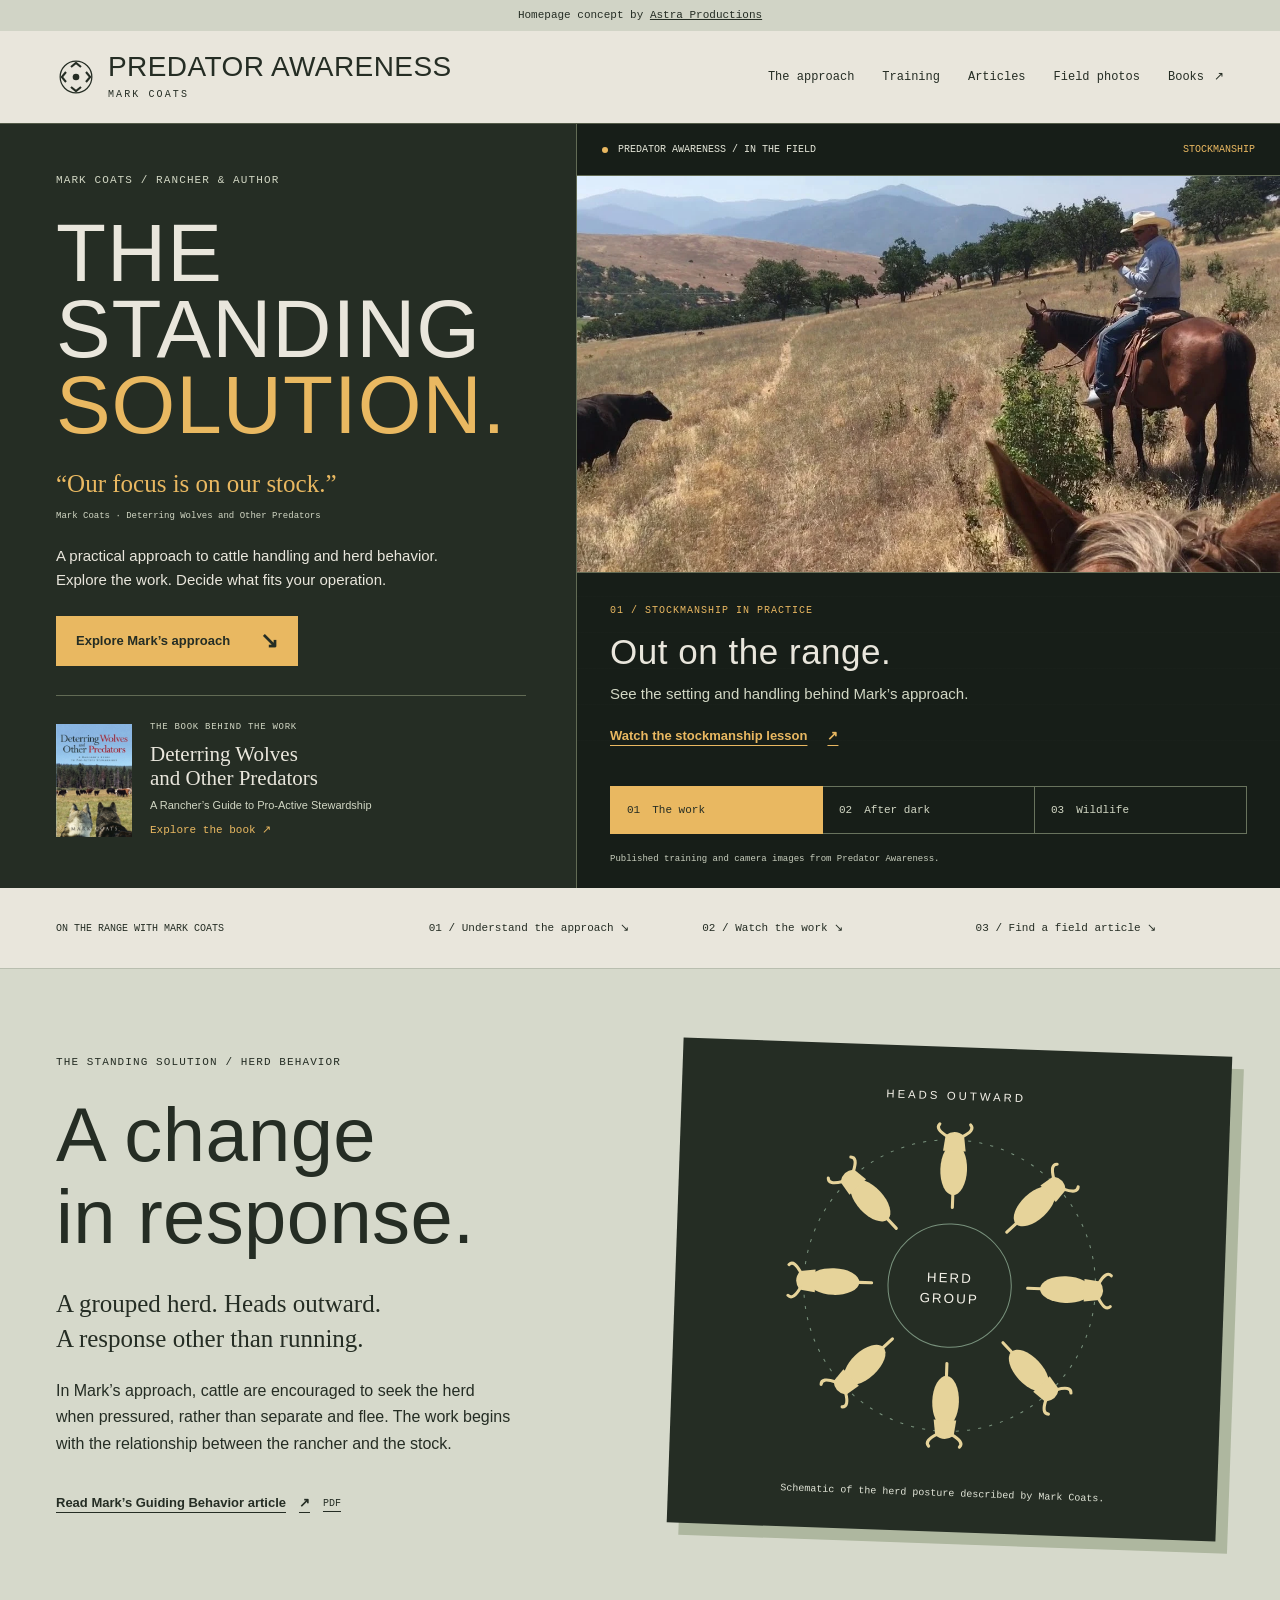
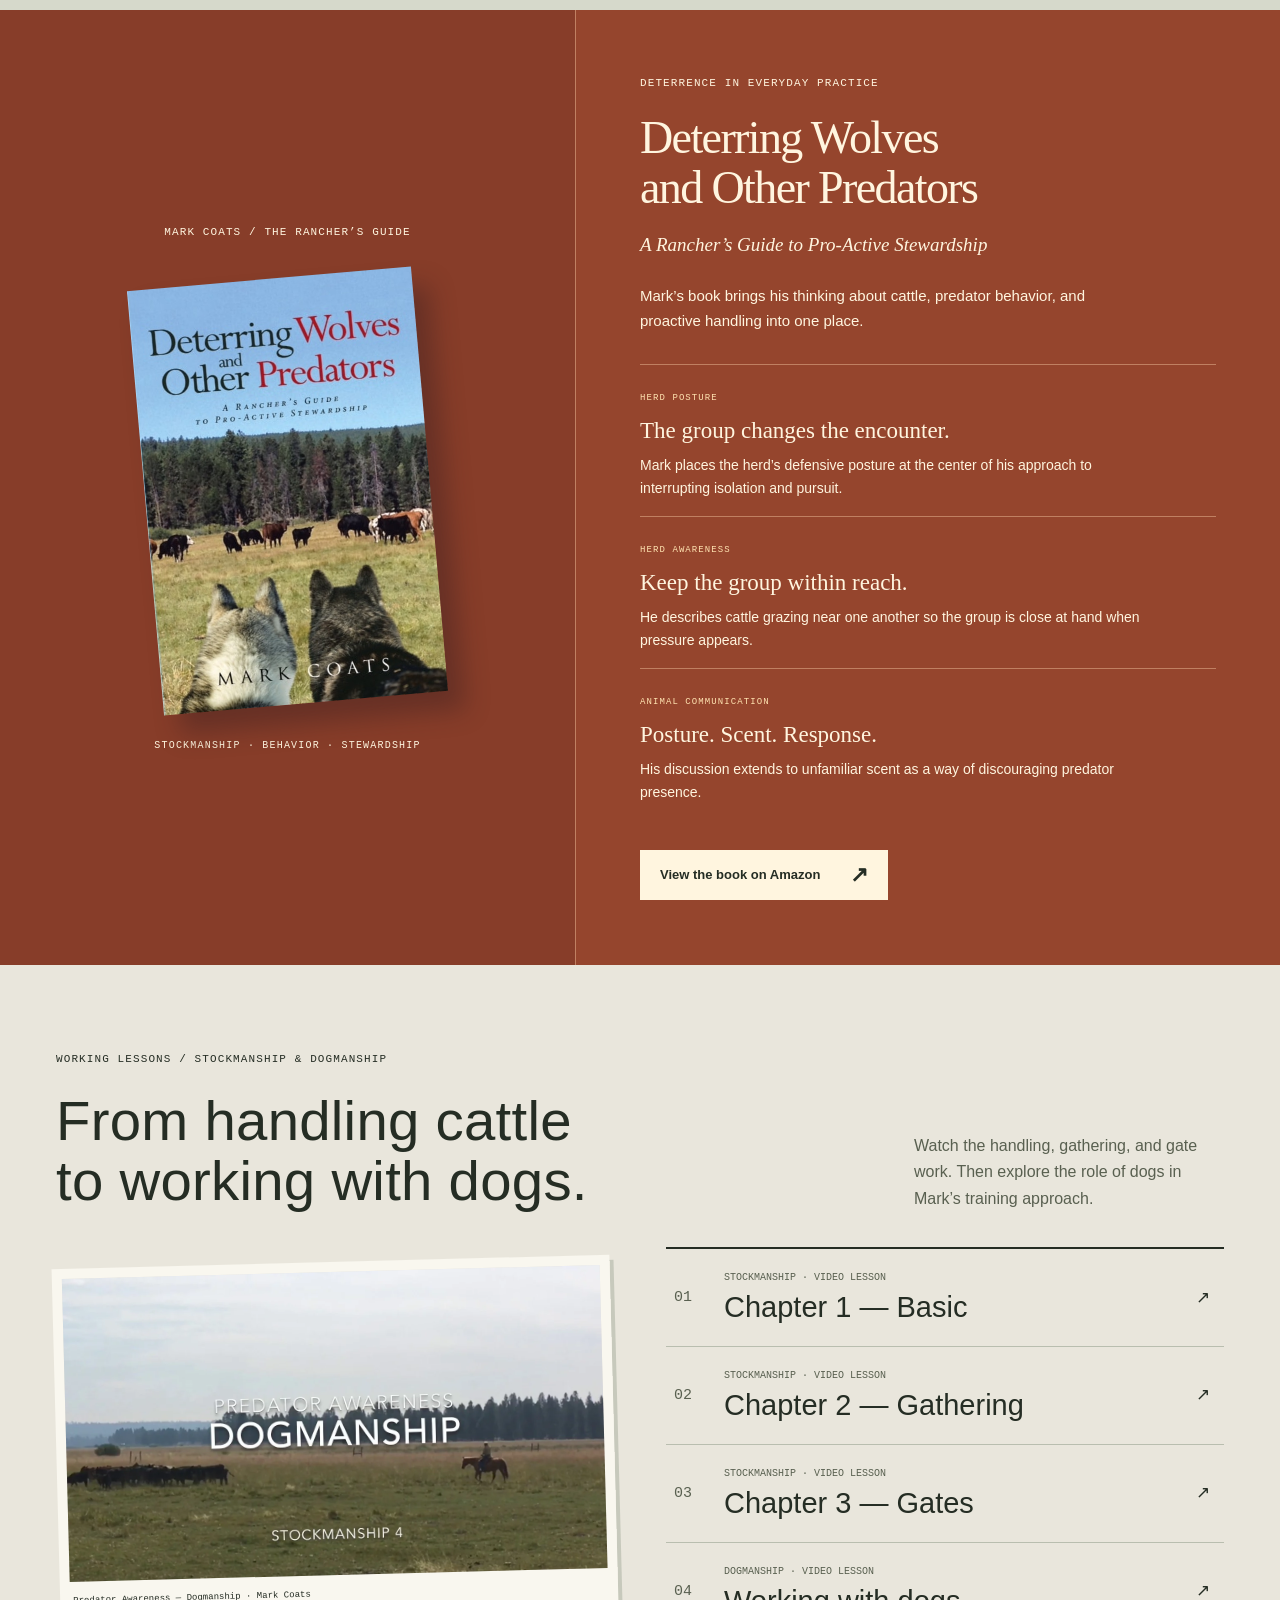
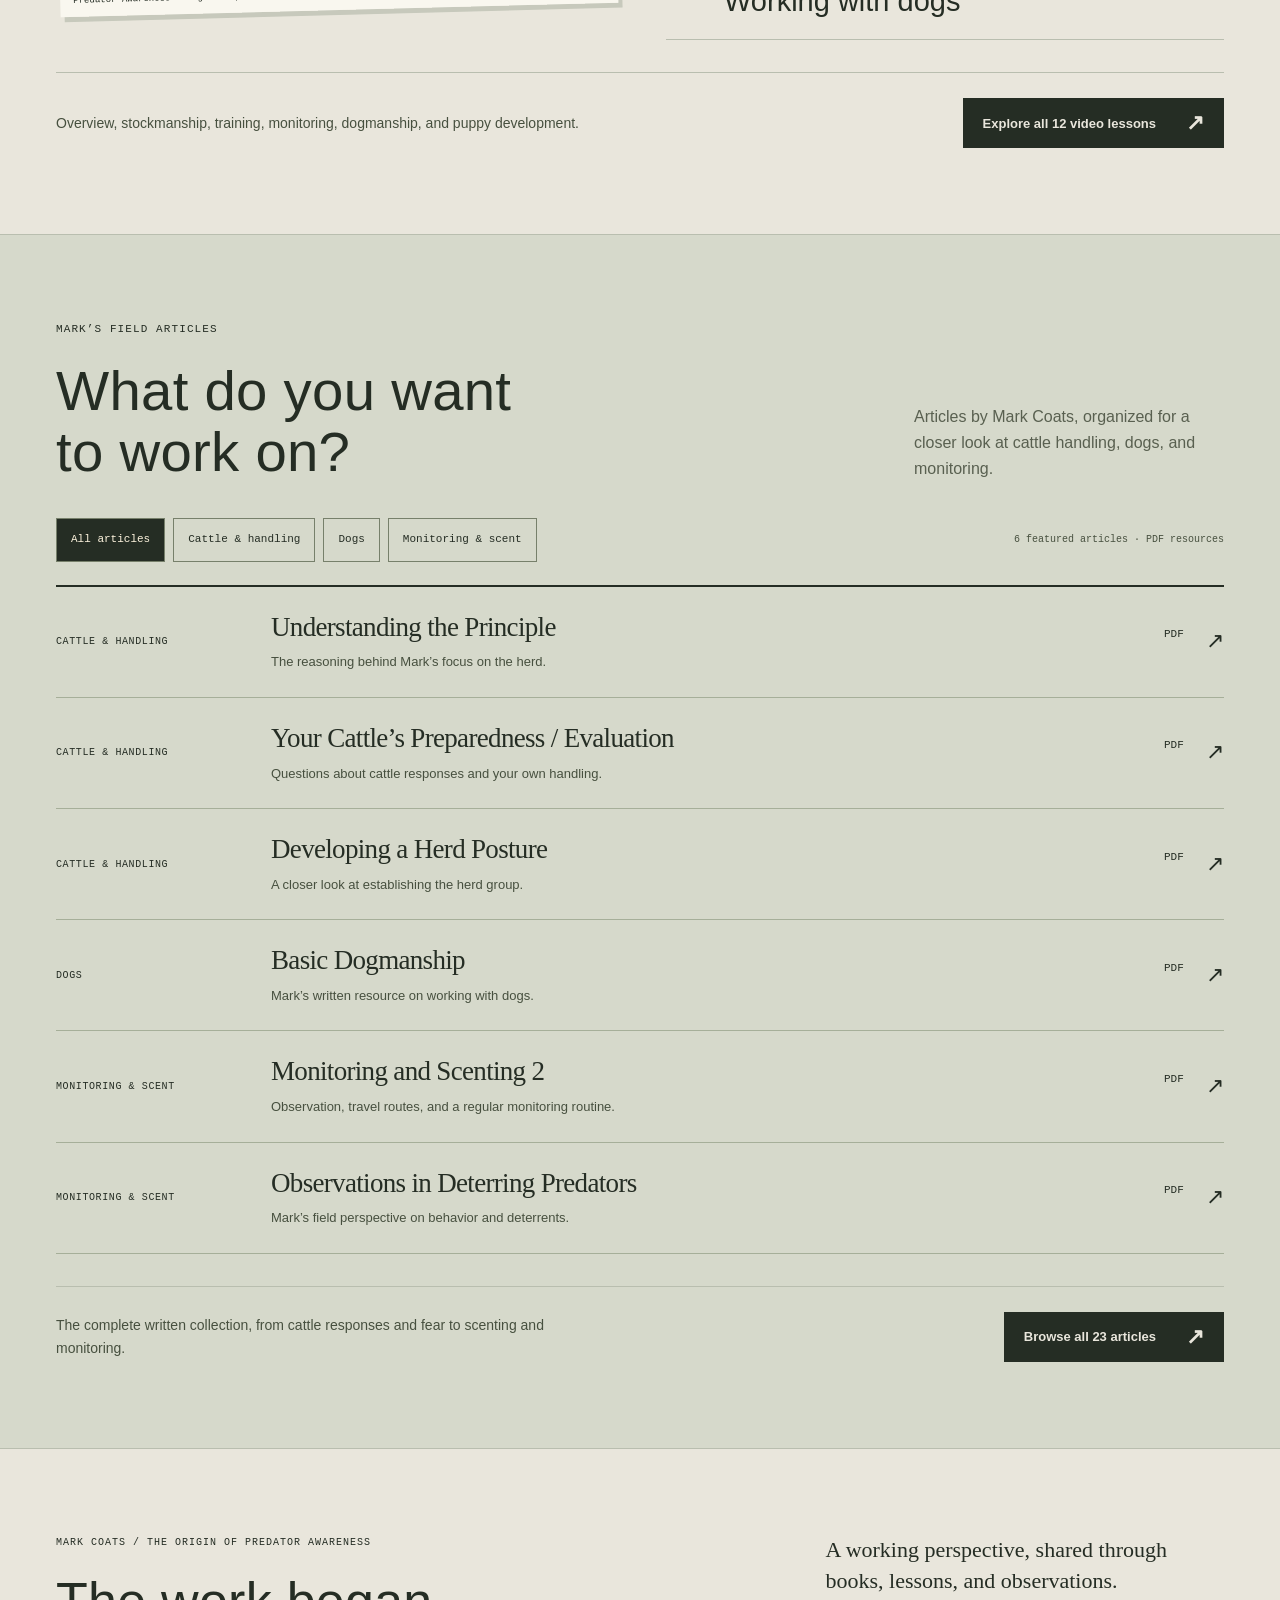
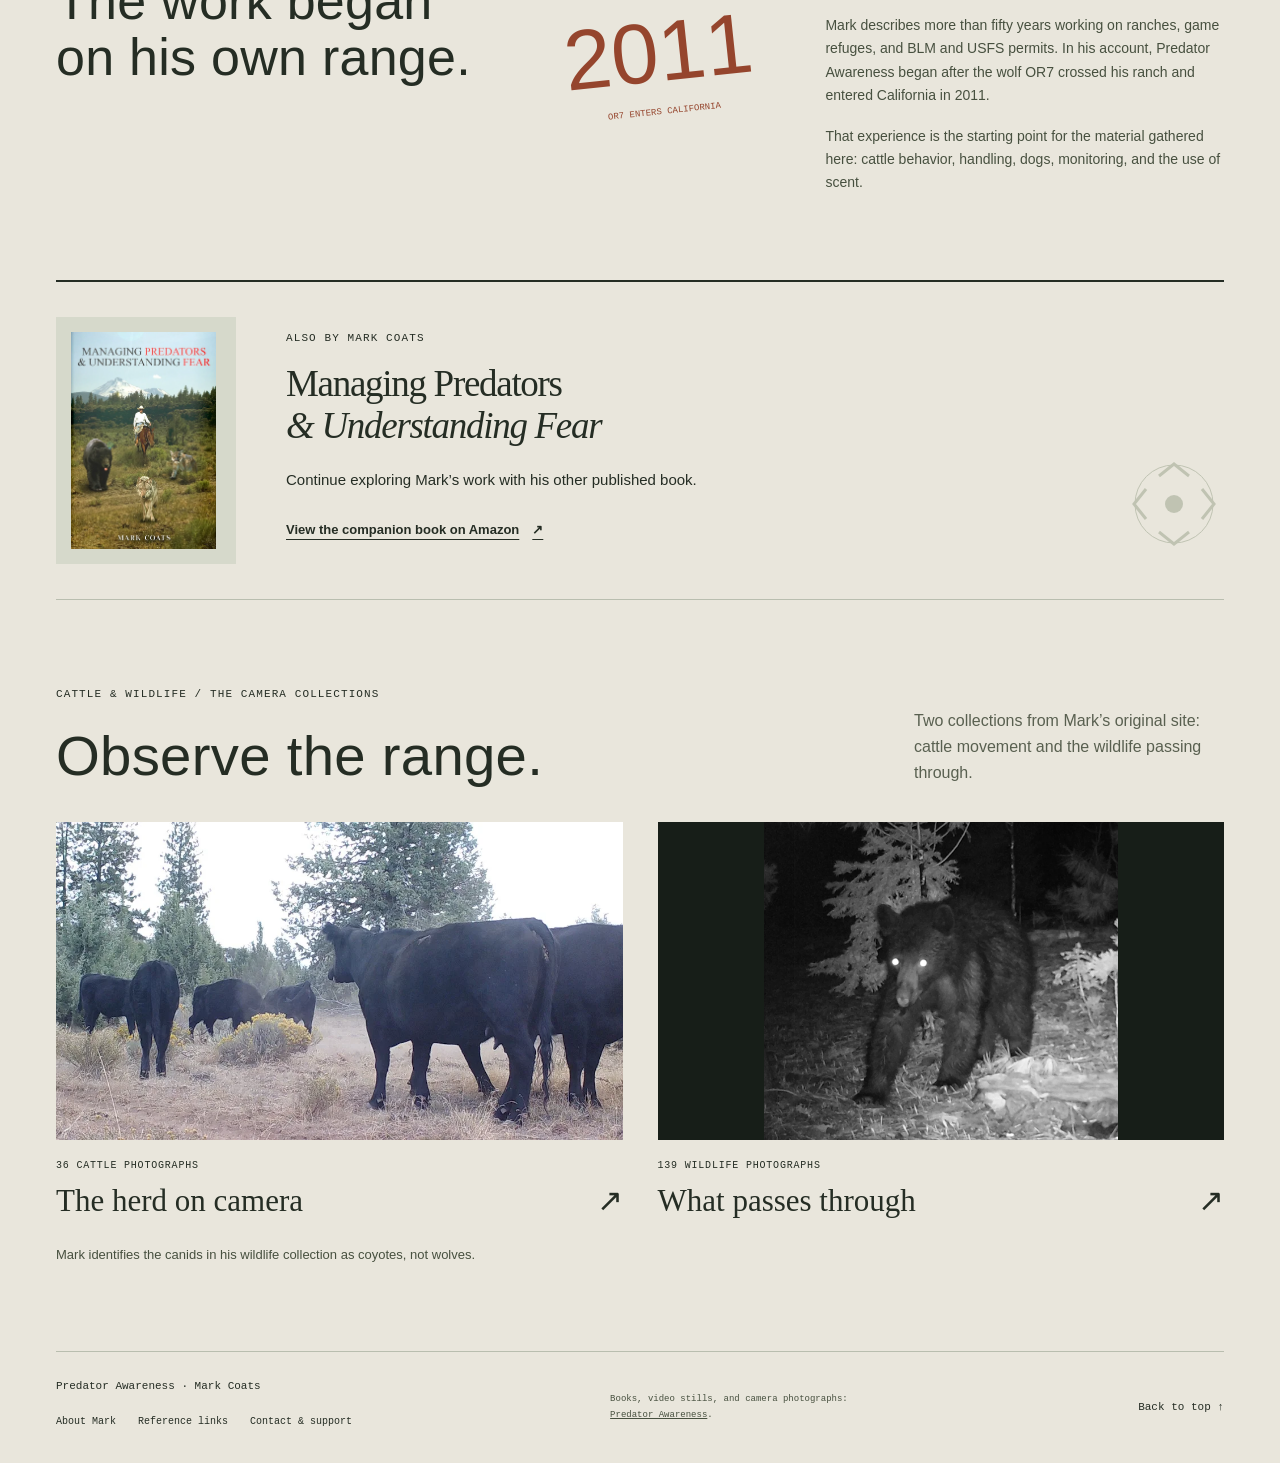
==== commit 6d0b15b5: "Expand Mark Coats Predator Awareness into five-page resource site" ====
--- a/index.html
+++ b/index.html
@@ -29,7 +29,7 @@
       <svg viewBox="0 0 48 48" width="44" height="44" aria-hidden="true"><circle cx="24" cy="24" r="19" fill="none" stroke="currentColor" stroke-width="1.5"/><path d="M18 12l6-5 6 5M36 18l5 6-5 6M30 36l-6 5-6-5M12 30l-5-6 5-6" fill="none" stroke="currentColor" stroke-width="2.5"/><circle cx="24" cy="24" r="4" fill="currentColor"/></svg>
       <span>Predator Awareness<small>MARK COATS</small></span>
     </a>
-    <nav aria-label="Main navigation"><a href="#approach">The approach</a><a href="#training">Training</a><a href="#library">Articles</a><a href="#mark">About Mark</a><a href="#books">Books <span aria-hidden="true">↗</span></a></nav>
+    <nav aria-label="Main navigation"><a href="#approach">The approach</a><a href="training.html">Training</a><a href="articles.html">Articles</a><a href="field-observations.html">Field photos</a><a href="#books">Books <span aria-hidden="true">↗</span></a></nav>
   </header>
   <main id="main" tabindex="-1">
     <section class="range-opening" id="top" aria-labelledby="hero-title">
@@ -37,7 +37,7 @@
       <a class="opening-book" href="#books"><img src="assets/deterring-wolves.jpg" width="428" height="640" alt="Deterring Wolves and Other Predators, by Mark Coats"><span><small>THE BOOK BEHIND THE WORK</small><strong>Deterring Wolves<br>and Other Predators</strong><em>A Rancher’s Guide to Pro-Active Stewardship</em><b>Explore the book ↗</b></span></a></div>
       <div class="camera-window"><div class="camera-topline"><span class="record-dot"></span><span>PREDATOR AWARENESS / IN THE FIELD</span><span class="camera-mode">STOCKMANSHIP</span></div>
        <div class="camera-frames"><figure data-camera="cattle"><img src="assets/stockmanship-lesson.webp" width="1280" height="720" alt="A rider explaining cattle handling in Mark Coats’ published stockmanship lesson" fetchpriority="high"><figcaption><span>01 / STOCKMANSHIP IN PRACTICE</span><strong>Out on the range.</strong><p>See the setting and handling behind Mark’s approach.</p><a class="lesson-open" href="https://www.youtube.com/watch?v=bJQQ6dTmtVs">Watch the stockmanship lesson <span aria-hidden="true">↗</span></a></figcaption></figure>
-       <figure data-camera="canid"><img src="assets/camera-canid.jpg" width="711" height="400" alt="A wild canid photographed at night by a trail camera"><figcaption><span>02 / AFTER DARK</span><strong>Observe what’s present.</strong><p>Monitoring is another part of Mark’s approach to the range.</p></figcaption></figure>
+       <figure data-camera="canid"><img src="assets/camera-canid.jpg" width="711" height="400" alt="A coyote photographed at night by a trail camera"><figcaption><span>02 / AFTER DARK</span><strong>Observe what’s present.</strong><p>Monitoring is another part of Mark’s approach to the range.</p></figcaption></figure>
        <figure data-camera="bear"><img src="assets/camera-bear.jpg" width="711" height="400" alt="A bear passing a trail camera at night"><figcaption><span>03 / WILDLIFE</span><strong>More than wolves.</strong><p>Mark’s written observations also discuss bears, lions, and coyotes.</p></figcaption></figure></div>
        <div class="camera-controls" role="group" aria-label="Explore training and field observations" hidden><button data-view="cattle" aria-pressed="true">01 <span>The work</span></button><button data-view="canid" aria-pressed="false">02 <span>After dark</span></button><button data-view="bear" aria-pressed="false">03 <span>Wildlife</span></button></div>
        <p class="camera-credit">Published training and camera images from Predator Awareness.</p>
@@ -46,7 +46,7 @@
 
     <section class="approach" id="approach" aria-labelledby="approach-title">
       <div class="wrap approach-grid">
-        <div class="approach-copy"><p class="eyebrow">THE STANDING SOLUTION / HERD BEHAVIOR</p><h2 id="approach-title">A change<br>in response.</h2><p class="lead">A grouped herd. Heads outward.<br>A response other than running.</p><p>In Mark’s approach, cattle are encouraged to seek the herd when pressured, rather than separate and flee. The work begins with the relationship between the rancher and the stock.</p><a class="text-link light" href="https://rancherpredatorawareness.com/pdfs/Guiding_Behaviors.pdf">Read Mark’s Guiding Behavior article <span aria-hidden="true">↗</span><small>PDF</small></a></div>
+        <div class="approach-copy"><p class="eyebrow">THE STANDING SOLUTION / HERD BEHAVIOR</p><h2 id="approach-title">A change<br>in response.</h2><p class="lead">A grouped herd. Heads outward.<br>A response other than running.</p><p>In Mark’s approach, cattle are encouraged to seek the herd when pressured, rather than separate and flee. The work begins with the relationship between the rancher and the stock.</p><a class="text-link light" href="articles/Guiding_Behaviors.pdf">Read Mark’s Guiding Behavior article <span aria-hidden="true">↗</span><small>PDF</small></a></div>
         <figure class="herd-figure">
           <svg viewBox="0 0 480 400" role="img" aria-labelledby="herd-title herd-desc">
             <title id="herd-title">The herd group, facing outward</title><desc id="herd-desc">Eight stylized cattle form a ring with their heads facing away from the center. This illustrates the grouped posture described by Mark Coats.</desc>
@@ -65,20 +65,20 @@
 
     <section class="training wrap section-space" id="training" aria-labelledby="training-title">
       <div class="section-heading"><div><p class="eyebrow">WORKING LESSONS / STOCKMANSHIP & DOGMANSHIP</p><h2 id="training-title">From handling cattle<br>to working with dogs.</h2></div><p>Watch the handling, gathering, and gate work. Then explore the role of dogs in Mark’s training approach.</p></div>
-      <div class="training-grid"><figure class="field-photo"><img src="assets/dogmanship-lesson.webp" width="1280" height="720" alt="Published Dogmanship video thumbnail showing grouped cattle and a rider on the range" loading="lazy"><figcaption><span class="tiny-dot"></span> Predator Awareness — Dogmanship · Mark Coats</figcaption></figure><div class="lesson-list"><a href="https://rancherpredatorawareness.com/chapter-1-basic/"><span class="lesson-number">01</span><span><small>STOCKMANSHIP · VIDEO LESSON</small><strong>Chapter 1 — Basic</strong></span><span aria-hidden="true">↗</span></a><a href="https://rancherpredatorawareness.com/chapter-2-gathering/"><span class="lesson-number">02</span><span><small>STOCKMANSHIP · VIDEO LESSON</small><strong>Chapter 2 — Gathering</strong></span><span aria-hidden="true">↗</span></a><a href="https://rancherpredatorawareness.com/chapter-3-gates/"><span class="lesson-number">03</span><span><small>STOCKMANSHIP · VIDEO LESSON</small><strong>Chapter 3 — Gates</strong></span><span aria-hidden="true">↗</span></a><a href="https://rancherpredatorawareness.com/dogmanship/"><span class="lesson-number">04</span><span><small>DOGMANSHIP · VIDEO LESSON</small><strong>Working with dogs</strong></span><span aria-hidden="true">↗</span></a></div></div>
+      <div class="training-grid"><figure class="field-photo"><img src="assets/dogmanship-lesson.webp" width="1280" height="720" alt="Published Dogmanship video thumbnail showing grouped cattle and a rider on the range" loading="lazy"><figcaption><span class="tiny-dot"></span> Predator Awareness — Dogmanship · Mark Coats</figcaption></figure><div class="lesson-list"><a href="training.html#chapter-1-basic"><span class="lesson-number">01</span><span><small>STOCKMANSHIP · VIDEO LESSON</small><strong>Chapter 1 — Basic</strong></span><span aria-hidden="true">↗</span></a><a href="training.html#chapter-2-gathering"><span class="lesson-number">02</span><span><small>STOCKMANSHIP · VIDEO LESSON</small><strong>Chapter 2 — Gathering</strong></span><span aria-hidden="true">↗</span></a><a href="training.html#chapter-3-gates"><span class="lesson-number">03</span><span><small>STOCKMANSHIP · VIDEO LESSON</small><strong>Chapter 3 — Gates</strong></span><span aria-hidden="true">↗</span></a><a href="training.html#dogmanship"><span class="lesson-number">04</span><span><small>DOGMANSHIP · VIDEO LESSON</small><strong>Working with dogs</strong></span><span aria-hidden="true">↗</span></a></div></div><div class="collection-exit"><p>Overview, stockmanship, training, monitoring, dogmanship, and puppy development.</p><a class="button" href="training.html">Explore all 12 video lessons <span aria-hidden="true">↗</span></a></div>
     </section>
 
     <section class="library-section" id="library" aria-labelledby="library-title">
       <div class="wrap section-space"><div class="section-heading"><div><p class="eyebrow">MARK’S FIELD ARTICLES</p><h2 id="library-title">What do you want<br>to work on?</h2></div><p>Articles by Mark Coats, organized for a closer look at cattle handling, dogs, and monitoring.</p></div>
-        <div class="library-toolbar"><div class="filters" role="group" aria-label="Filter articles by topic" hidden><button type="button" data-filter="all" aria-pressed="true">All articles</button><button type="button" data-filter="cattle" aria-pressed="false">Cattle & handling</button><button type="button" data-filter="dogs" aria-pressed="false">Dogs</button><button type="button" data-filter="monitoring" aria-pressed="false">Monitoring & scent</button></div><p class="result-count" role="status" aria-live="polite" aria-atomic="true">6 articles · PDF resources</p></div>
+        <div class="library-toolbar"><div class="filters" role="group" aria-label="Filter articles by topic" hidden><button type="button" data-filter="all" aria-pressed="true">All articles</button><button type="button" data-filter="cattle" aria-pressed="false">Cattle & handling</button><button type="button" data-filter="dogs" aria-pressed="false">Dogs</button><button type="button" data-filter="monitoring" aria-pressed="false">Monitoring & scent</button></div><p class="result-count" role="status" aria-live="polite" aria-atomic="true">6 featured articles · PDF resources</p></div>
         <div class="article-list">
-          <a class="resource" data-topic="cattle" href="https://rancherpredatorawareness.com/pdfs/concept.pdf"><span class="resource-topic">CATTLE & HANDLING</span><span><strong>Understanding the Principle</strong><small>The reasoning behind Mark’s focus on the herd.</small></span><span class="resource-format">PDF <span aria-hidden="true">↗</span></span></a>
-          <a class="resource" data-topic="cattle" href="https://rancherpredatorawareness.com/pdfs/evaluation.pdf"><span class="resource-topic">CATTLE & HANDLING</span><span><strong>Your Cattle’s Preparedness / Evaluation</strong><small>Questions about cattle responses and your own handling.</small></span><span class="resource-format">PDF <span aria-hidden="true">↗</span></span></a>
-          <a class="resource" data-topic="cattle" href="https://rancherpredatorawareness.com/pdfs/developing-a-herd.pdf"><span class="resource-topic">CATTLE & HANDLING</span><span><strong>Developing a Herd Posture</strong><small>A closer look at establishing the herd group.</small></span><span class="resource-format">PDF <span aria-hidden="true">↗</span></span></a>
-          <a class="resource" data-topic="dogs" href="https://rancherpredatorawareness.com/pdfs/dogmanship.pdf"><span class="resource-topic">DOGS</span><span><strong>Basic Dogmanship</strong><small>Mark’s written resource on working with dogs.</small></span><span class="resource-format">PDF <span aria-hidden="true">↗</span></span></a>
-          <a class="resource" data-topic="monitoring" href="https://rancherpredatorawareness.com/pdfs/monitoring-2.pdf"><span class="resource-topic">MONITORING & SCENT</span><span><strong>Monitoring and Scenting 2</strong><small>Observation, travel routes, and a regular monitoring routine.</small></span><span class="resource-format">PDF <span aria-hidden="true">↗</span></span></a>
-          <a class="resource" data-topic="monitoring" href="https://rancherpredatorawareness.com/pdfs/scent_deterrent.pdf"><span class="resource-topic">MONITORING & SCENT</span><span><strong>Observations in Deterring Predators</strong><small>Mark’s field perspective on behavior and deterrents.</small></span><span class="resource-format">PDF <span aria-hidden="true">↗</span></span></a>
-        </div>
+          <a class="resource" data-topic="cattle" href="articles/concept.pdf"><span class="resource-topic">CATTLE & HANDLING</span><span><strong>Understanding the Principle</strong><small>The reasoning behind Mark’s focus on the herd.</small></span><span class="resource-format">PDF <span aria-hidden="true">↗</span></span></a>
+          <a class="resource" data-topic="cattle" href="articles/evaluation.pdf"><span class="resource-topic">CATTLE & HANDLING</span><span><strong>Your Cattle’s Preparedness / Evaluation</strong><small>Questions about cattle responses and your own handling.</small></span><span class="resource-format">PDF <span aria-hidden="true">↗</span></span></a>
+          <a class="resource" data-topic="cattle" href="articles/developing-a-herd.pdf"><span class="resource-topic">CATTLE & HANDLING</span><span><strong>Developing a Herd Posture</strong><small>A closer look at establishing the herd group.</small></span><span class="resource-format">PDF <span aria-hidden="true">↗</span></span></a>
+          <a class="resource" data-topic="dogs" href="articles/dogmanship.pdf"><span class="resource-topic">DOGS</span><span><strong>Basic Dogmanship</strong><small>Mark’s written resource on working with dogs.</small></span><span class="resource-format">PDF <span aria-hidden="true">↗</span></span></a>
+          <a class="resource" data-topic="monitoring" href="articles/monitoring-2.pdf"><span class="resource-topic">MONITORING & SCENT</span><span><strong>Monitoring and Scenting 2</strong><small>Observation, travel routes, and a regular monitoring routine.</small></span><span class="resource-format">PDF <span aria-hidden="true">↗</span></span></a>
+          <a class="resource" data-topic="monitoring" href="articles/scent_deterrent.pdf"><span class="resource-topic">MONITORING & SCENT</span><span><strong>Observations in Deterring Predators</strong><small>Mark’s field perspective on behavior and deterrents.</small></span><span class="resource-format">PDF <span aria-hidden="true">↗</span></span></a>
+        </div><div class="collection-exit"><p>The complete written collection, from cattle responses and fear to scenting and monitoring.</p><a class="button" href="articles.html">Browse all 23 articles <span aria-hidden="true">↗</span></a></div>
       </div>
     </section>
 
@@ -86,8 +86,8 @@
 
     <section class="companion wrap" aria-labelledby="companion-title"><div class="companion-cover"><img src="assets/managing-predators.webp" width="586" height="878" alt="Managing Predators & Understanding Fear, by Mark Coats" loading="lazy"></div><div class="companion-copy"><p class="eyebrow">ALSO BY MARK COATS</p><h2 id="companion-title">Managing Predators<br><span>& Understanding Fear</span></h2><p>Continue exploring Mark’s work with his other published book.</p><a class="text-link" href="https://www.amazon.com/dp/B0D2DJ3C7Y">View the companion book on Amazon <span aria-hidden="true">↗</span></a></div><svg class="companion-mark" viewBox="0 0 100 100" aria-hidden="true"><circle cx="50" cy="50" r="39" fill="none" stroke="currentColor"/><path d="M35 22l15-12 15 12M78 35l12 15-12 15M65 78L50 90 35 78M22 65L10 50l12-15" fill="none" stroke="currentColor" stroke-width="3"/><circle cx="50" cy="50" r="9" fill="currentColor"/></svg></section>
 
-    <section class="closing wrap section-space" aria-labelledby="closing-title"><p class="eyebrow">TAKE A CLOSER LOOK</p><h2 id="closing-title">Your cattle.<br>Your operation.<br>Your next step.</h2><p>A book, a training lesson, or a question about your stock.<br>There’s more than one way into the work.</p><div class="closing-links"><a class="button" href="#library">Browse the articles <span aria-hidden="true">↑</span></a><a class="text-link" href="#training">Go to training <span aria-hidden="true">↑</span></a></div></section>
+    <section class="field-entry wrap section-space" aria-labelledby="field-title"><div class="section-heading"><div><p class="eyebrow">CATTLE & WILDLIFE / THE CAMERA COLLECTIONS</p><h2 id="field-title">Observe the range.</h2></div><p>Two collections from Mark’s original site: cattle movement and the wildlife passing through.</p></div><div class="field-entry-grid"><a href="field-observations.html#cattle"><img src="assets/gallery/cattle-001.webp" width="1200" height="675" alt="Grouped cattle in Mark’s cattle-camera collection" loading="lazy"><span>36 CATTLE PHOTOGRAPHS</span><h3>The herd on camera <span aria-hidden="true">↗</span></h3></a><a href="field-observations.html#wildlife"><img src="assets/gallery/wildlife-044.webp" width="1200" height="675" alt="A bear photographed at night in Mark’s wildlife-camera collection" loading="lazy"><span>139 WILDLIFE PHOTOGRAPHS</span><h3>What passes through <span aria-hidden="true">↗</span></h3></a></div><p class="field-note">Mark identifies the canids in his wildlife collection as coyotes, not wolves.</p></section>
   </main>
-  <footer class="site-footer wrap"><p>Predator Awareness <span>·</span> Mark Coats</p><p class="credits">Book covers, video stills, and camera photographs: <a href="https://rancherpredatorawareness.com/">Predator Awareness</a>.</p><a href="#top">Back to top <span aria-hidden="true">↑</span></a></footer>
+  <footer class="site-footer wrap"><div><p>Predator Awareness · Mark Coats</p><nav class="footer-nav" aria-label="More resources"><a href="index.html#mark">About Mark</a><a href="links.html">Reference links</a><a href="links.html#contact">Contact & support</a></nav></div><p class="credits">Books, video stills, and camera photographs: <a href="https://rancherpredatorawareness.com/">Predator Awareness</a>.</p><a href="#top">Back to top ↑</a></footer>
 </body>
 </html>
--- a/styles.css
+++ b/styles.css
@@ -14,3 +14,12 @@
 @media(max-width:800px){.range-copy h1{font-size:61px}.range-quote p{font-size:21px}.range-quote cite{font-size:8px}.range-deck{font-size:13px}.range-deck br{display:none}.range-quote{margin-top:20px}.camera-frames strong{font-size:30px}.lesson-open{font-size:11px}.camera-topline>span:nth-child(2){max-width:170px}.camera-controls button{padding-inline:6px}.range-route{font-size:9px}}
 @media(max-width:600px){.range-copy{padding:25px 22px}.range-copy h1{font-size:60px;margin-top:17px}.range-quote{margin-top:19px}.range-quote p{font-size:23px}.range-quote cite{font-size:8px;max-width:none}.range-deck{font-size:14px;line-height:1.6;margin-top:15px}.range-copy>.button{margin-top:17px}.opening-book{margin-top:18px;padding-top:17px}.opening-book>img{width:63px;height:94px}.opening-book strong{font-size:19px}.opening-book em{font-size:10px}.camera-topline>span:nth-child(2){max-width:none}.camera-mode{font-size:8px}.camera-frames strong{font-size:34px}.lesson-open{font-size:12px}.camera-credit{font-size:8px}.range-route{font-size:10px}.camera-controls button{padding-inline:10px}}
 @media(max-width:350px){.range-copy{padding-inline:18px}.range-copy h1{font-size:54px}.range-quote p{font-size:21px}.range-quote cite{font-size:7px}.range-deck{font-size:13px}.opening-book strong{font-size:17px}.opening-book em{font-size:9px}.opening-book small{font-size:7px}.opening-book b{font-size:9px}.camera-topline>span:nth-child(2){max-width:160px}.camera-controls button{padding-inline:8px}}
+/* Complete working collections: shared material language, dedicated reading space. */
+.collection-exit{display:flex;justify-content:space-between;align-items:center;gap:35px;margin-top:32px;border-top:1px solid var(--line);padding-top:25px}.collection-exit p{font-size:14px;color:#47503f;max-width:550px}.collection-exit .button{flex-shrink:0;background:var(--ink);color:var(--paper)}.field-entry-grid{display:grid;grid-template-columns:1fr 1fr;gap:35px}.field-entry-grid>a{display:block}.field-entry-grid img{width:100%;aspect-ratio:16/9;object-fit:contain;background:#171e18}.field-entry-grid>a>span{display:block;font:10px/1.6 var(--mono);margin-top:18px;letter-spacing:.08em}.field-entry-grid h3{font-size:31px;margin-top:10px;display:flex;justify-content:space-between;gap:20px}.field-note{font-size:13px;color:#47503f;margin-top:26px}.footer-nav{display:flex;flex-wrap:wrap;gap:10px 22px;margin-top:10px;font-size:10px}.footer-nav a{min-height:32px;display:flex;align-items:center}.site-footer .credits{max-width:270px}.collection-intro{padding-block:55px 35px;border-top:1px solid var(--line)}.collection-intro h1{font:clamp(48px,5.3vw,78px)/1.03 var(--display);margin-top:25px;max-width:1000px;letter-spacing:.01em}.collection-deck{max-width:650px;font-size:20px;line-height:1.6;margin-top:25px}.collection-stats{display:flex;gap:25px 40px;flex-wrap:wrap;font:10px/1.6 var(--mono);letter-spacing:.07em;margin-top:30px;padding-block:20px;border-top:1px solid var(--line);border-bottom:1px solid var(--line)}.catalog-section{padding-bottom:80px}.catalog-controls{display:flex;flex-direction:column;gap:22px;margin-top:5px}.catalog-search{display:block;max-width:500px}.catalog-search>span{display:block;font:11px var(--mono);margin-bottom:10px}.catalog-search input{width:100%;background:#f7f4ec;border:1px solid #77806b;color:var(--ink);font:17px/1.5 var(--body);padding:12px 14px;min-height:50px;border-radius:0}.catalog-search input:focus-visible{outline:3px solid #b36c12;outline-offset:3px}.catalog-filters{display:flex;flex-wrap:wrap;gap:8px}.catalog-filters button{background:transparent;border:1px solid #77806b;color:var(--ink);font:11px/1.6 var(--mono);min-height:44px;padding:10px 16px}.catalog-filters button[aria-pressed=true]{background:var(--ink);color:var(--paper)}.catalog-filters button:hover{box-shadow:inset 0 -3px #77806b}.catalog-status{font:11px/1.6 var(--mono);color:#47503f;margin-block:24px 20px}.video-grid{display:grid;grid-template-columns:repeat(3,minmax(0,1fr));gap:35px 28px}.video-card{border-bottom:1px solid var(--line);padding-bottom:25px;scroll-margin-top:20px}.video-image{display:block;background:#171e18;position:relative}.video-image>img{width:100%;aspect-ratio:4/3;object-fit:contain}.video-image>span{display:flex;min-height:42px;align-items:center;padding:10px 14px;font:10px/1.5 var(--mono);color:var(--gold)}.video-image:hover>span{text-decoration:underline;text-underline-offset:4px}.video-description{padding-top:18px}.video-description .eyebrow{font-size:9px;color:#47503f}.video-description h2{font:29px/1.2 var(--display);margin-top:10px;letter-spacing:.01em}.catalog-empty{border:1px solid var(--line);padding:28px;font-size:17px}.document-list{border-top:2px solid var(--ink)}.document-row{display:grid;grid-template-columns:45px 1fr 95px;gap:25px;align-items:center;padding:24px 8px;border-bottom:1px solid var(--line);min-height:96px}.document-row:hover{background:#d6d9cb;text-decoration:none}.document-number{font:13px var(--mono);color:#47503f}.document-row small{font:9px/1.6 var(--mono);color:#47503f;display:block;letter-spacing:.08em}.document-row strong{display:block;font:28px/1.25 Georgia,serif;letter-spacing:-.025em;margin-top:7px}.document-action{font:10px/1.6 var(--mono);text-align:right}.gallery-section{padding-bottom:80px}.gallery-context{display:grid;grid-template-columns:1fr 1fr;gap:70px;margin-block:5px 35px}.gallery-context h2{font:30px/1.25 Georgia,serif}.gallery-context p{font-size:15px;max-width:560px;margin-top:14px;color:#47503f}.photo-grid{display:grid;grid-template-columns:repeat(4,minmax(0,1fr));gap:26px 18px}.photo-tile{background:#171e18;display:block;color:var(--paper)}.photo-tile img{width:100%;aspect-ratio:3/2;object-fit:contain}.photo-tile>span{display:flex;align-items:center;justify-content:space-between;padding:12px 12px;font:9px/1.5 var(--mono)}.photo-tile b{font-weight:400;font-size:18px}.gallery-more{display:flex;margin:35px auto 0}.gallery-more:hover{background:#e8c480}#photo-dialog{width:calc(100% - 48px);max-width:1240px;max-height:96vh;background:#171e18;color:var(--paper);border:1px solid #798271;padding:20px;overflow:auto}#photo-dialog::backdrop{background:#121812eb}.photo-dialog-top,.photo-dialog-bottom{display:flex;align-items:center;justify-content:space-between;gap:20px;font:12px/1.5 var(--mono)}.photo-dialog-top{padding-bottom:15px}.photo-dialog-bottom{padding-top:15px}.photo-dialog-top button,.photo-dialog-bottom button{min-height:44px;padding:10px 15px;background:#252d24;color:var(--paper);border:1px solid #798271;font:12px/1.5 var(--mono)}.photo-enlarged{max-height:73vh;width:100%;object-fit:contain;background:#101510}.photo-dialog-top>p{margin:0}.photo-dialog-bottom>span{font-size:11px}.reference-list{border-top:2px solid var(--ink)}.reference-list>a{display:grid;grid-template-columns:36px 1fr 20px;gap:25px;align-items:center;border-bottom:1px solid var(--line);padding:24px 8px}.reference-list>a>span{font:12px var(--mono)}.reference-list strong{font:22px/1.5 Georgia,serif}.contact-support{display:grid;grid-template-columns:1fr 1fr;gap:55px;padding-top:65px}.contact-support article{border-top:1px solid var(--line);padding-top:25px}.contact-support h2{font-size:41px;margin-top:20px}.contact-support p:not(.eyebrow){font-size:15px;color:#47503f;margin-top:20px}.contact-support .text-link{margin-top:18px}
+@media(max-width:1100px){.video-grid{gap:30px 24px}.video-description h2{font-size:26px}.gallery-context{gap:40px}.photo-grid{grid-template-columns:repeat(3,minmax(0,1fr))}.collection-exit p{max-width:470px}.field-entry-grid h3{font-size:28px}.contact-support{gap:40px}}
+@media(max-width:800px){.collection-intro{padding-block:40px 30px}.collection-intro h1{font-size:57px}.collection-deck{font-size:18px}.collection-stats{gap:15px 25px;font-size:9px}.video-grid{grid-template-columns:repeat(2,minmax(0,1fr));gap:30px 24px}.catalog-filters button{padding-inline:13px;font-size:10px}.document-row{grid-template-columns:30px 1fr 80px;gap:20px}.document-row strong{font-size:26px}.document-action{font-size:9px}.photo-grid{gap:20px 14px}.photo-tile>span{font-size:8px;padding-inline:9px}.collection-exit{gap:25px}.collection-exit p{font-size:13px}.collection-exit .button{font-size:11px;gap:20px;padding-inline:14px}.field-entry-grid{gap:25px}.field-entry-grid h3{font-size:25px}.field-entry-grid>a>span{font-size:9px}.contact-support h2{font-size:35px}.reference-list strong{font-size:20px}}
+@media(max-width:600px){.collection-exit{flex-direction:column;align-items:flex-start;gap:20px;margin-top:26px}.collection-exit p{font-size:14px}.collection-exit .button{font-size:12px;gap:26px;padding-inline:18px}.field-entry-grid{grid-template-columns:1fr;gap:32px}.field-entry-grid h3{font-size:28px}.field-entry-grid>a>span{font-size:10px}.field-note{font-size:12px}.footer-nav{gap:8px 17px;font-size:9px}.site-footer .credits{max-width:none}.collection-intro{padding-block:32px 25px}.collection-intro h1{font-size:47px;margin-top:20px}.collection-deck{font-size:16px;margin-top:22px}.collection-stats{margin-top:23px;gap:12px 20px;font-size:9px;padding-block:17px}.catalog-section,.gallery-section{padding-bottom:50px}.catalog-controls{gap:18px}.catalog-search{max-width:none}.catalog-search input{font-size:16px}.catalog-search>span{font-size:10px}.catalog-filters{gap:7px}.catalog-filters button{font-size:10px;padding:10px 12px}.catalog-status{font-size:10px;margin-block:20px 18px}.video-grid{grid-template-columns:1fr;gap:28px}.video-card{padding-bottom:22px}.video-description h2{font-size:31px}.video-description .eyebrow{font-size:10px}.video-image>span{font-size:11px;min-height:45px}.document-row{grid-template-columns:24px 1fr;gap:12px 15px;padding:21px 0}.document-number{font-size:11px;align-self:start;padding-top:2px}.document-row strong{font-size:25px;overflow-wrap:break-word}.document-row small{font-size:9px}.document-action{grid-column:2;text-align:left;font-size:10px}.gallery-context{grid-template-columns:1fr;gap:28px;margin-bottom:28px}.gallery-context h2{font-size:28px}.gallery-context p{font-size:14px}.photo-grid{grid-template-columns:repeat(2,minmax(0,1fr));gap:18px 12px}.photo-tile>span{font-size:8px;padding:10px 8px;gap:4px}.photo-tile b{font-size:15px}.gallery-more{font-size:12px;max-width:100%;gap:20px}#photo-dialog{width:calc(100% - 20px);padding:12px}.photo-dialog-top,.photo-dialog-bottom{gap:12px;font-size:11px}.photo-dialog-top button,.photo-dialog-bottom button{font-size:10px;padding-inline:10px}.photo-dialog-bottom>span{font-size:10px}.photo-enlarged{max-height:65vh}.reference-list>a{grid-template-columns:22px 1fr 15px;gap:15px;padding:22px 0}.reference-list strong{font-size:20px;overflow-wrap:anywhere}.reference-list>a>span{font-size:10px}.contact-support{grid-template-columns:1fr;gap:35px;padding-top:42px}.contact-support h2{font-size:38px}.contact-support .text-link{font-size:12px}.catalog-empty{font-size:15px;padding:22px}}
+@media(max-width:350px){.collection-intro h1{font-size:41px}.photo-tile>span{font-size:7px}.photo-tile b{font-size:13px}.catalog-filters button{font-size:9px;padding-inline:10px}.field-entry-grid h3{font-size:25px}.video-description h2{font-size:28px}.contact-support h2{font-size:34px}}
+
+#lesson-dialog{width:calc(100% - 40px);max-width:1060px;max-height:95vh;padding:20px;background:#171e18;color:var(--paper);border:1px solid #798271;overflow:auto}#lesson-dialog::backdrop{background:#121812eb}#lesson-title{font:27px/1.25 var(--display);letter-spacing:.02em;max-width:80%}.lesson-player{aspect-ratio:16/9;background:#101510}.lesson-player iframe{display:block;width:100%;height:100%;border:0}.lesson-fallback{color:var(--gold);margin-top:12px}@media(max-width:600px){#lesson-dialog{width:calc(100% - 20px);padding:12px}#lesson-title{font-size:24px}.lesson-fallback{font-size:11px}}
+.catalog-search input::placeholder{color:#596050;opacity:1}.photo-dialog-top button{white-space:nowrap;flex-shrink:0}
